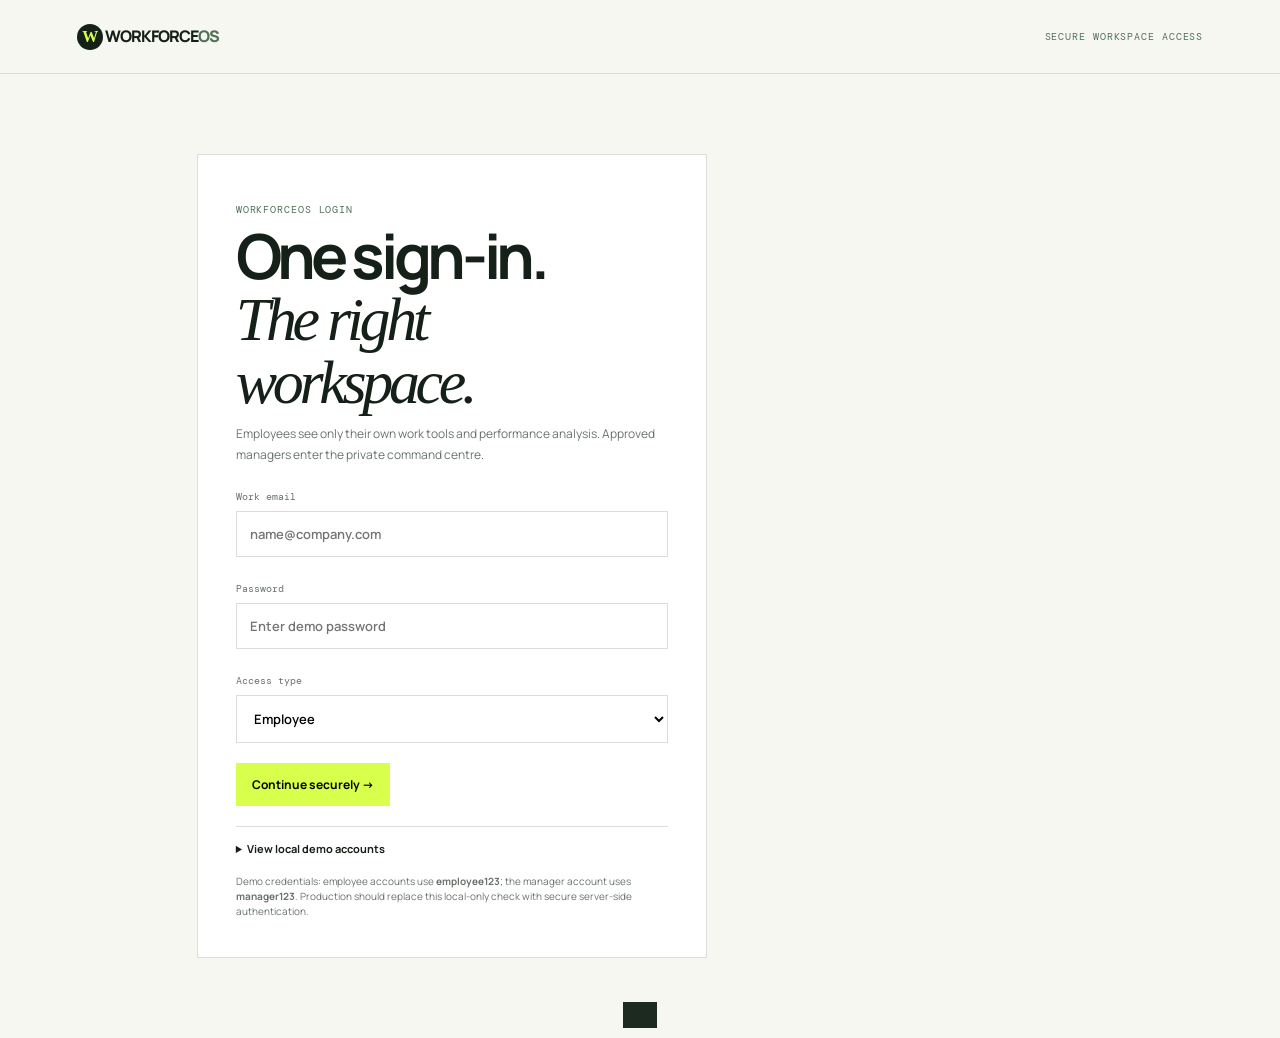
==== index.html @ 88f168e6 "feat: add completed AURA workforce platform" ====
<!doctype html>
<html lang="en">
  <head>
    <meta charset="UTF-8" />
    <meta name="viewport" content="width=device-width, initial-scale=1.0" />
    <title>WorkforceOS AI — Workforce Command Centre</title>
    <link rel="preconnect" href="https://fonts.googleapis.com" />
    <link rel="preconnect" href="https://fonts.gstatic.com" crossorigin />
    <link href="https://fonts.googleapis.com/css2?family=DM+Mono:wght@400;500&family=Manrope:wght@400;500;600;700;800&display=swap" rel="stylesheet" />
    <link rel="stylesheet" href="styles.css" />
    <style>
      /* ── Roster component ──────────────────────────────────────── */
      .roster-wrap{max-width:1200px;margin:0 auto;padding:0 5vw 28px}
      .roster{border:1px solid var(--line);background:var(--panel)}
      .roster summary{list-style:none;display:flex;align-items:center;justify-content:space-between;gap:18px;padding:17px 20px;cursor:pointer}
      .roster summary::-webkit-details-marker{display:none}
      .roster-summary-left{display:flex;align-items:center;gap:11px}
      .roster-summary-left b{font-size:13px}
      .roster-summary-left span{font:10px 'DM Mono';color:var(--muted)}
      .roster-toggle{font:700 11px Manrope;color:var(--green)}
      .roster[open] .roster-toggle{color:var(--ink)}
      .roster-body{border-top:1px solid var(--line);padding:18px 20px 21px}
      .roster-intro{display:flex;justify-content:space-between;gap:20px;margin:0 0 15px;font-size:11px;color:var(--muted)}
      .roster-intro strong{color:var(--ink)}
      .employee-roster{display:grid;grid-template-columns:repeat(4,1fr);gap:8px}
      .employee-card{display:flex;align-items:center;gap:8px;padding:10px;background:#f4f6f1;border:1px solid transparent}
      .employee-card:hover{border-color:var(--green);background:#fff}
      .employee-avatar{display:grid;place-items:center;flex:0 0 27px;width:27px;height:27px;border-radius:50%;background:var(--deep);color:var(--lime);font:9px 'DM Mono'}
      .employee-card strong,.employee-card span{display:block}
      .employee-card strong{font-size:10px;line-height:1.25}
      .employee-card span{font:9px 'DM Mono';color:var(--muted);margin-top:2px}
      .employee-card small{display:block;white-space:nowrap;overflow:hidden;text-overflow:ellipsis;max-width:120px;font-size:9px;color:var(--green);margin-top:2px}
      @media(max-width:760px){
        .employee-roster{grid-template-columns:1fr 1fr}
        .roster-intro{display:block;line-height:1.7}
        .roster-wrap{padding-bottom:18px}
        .employee-card small{max-width:80px}
      }

      /* ── Roster analytics tab ──────────────────────────────────── */
      .roster-tabs{display:flex;gap:6px;margin:0 0 16px}
      .roster-tabs button{border:1px solid var(--line);background:transparent;padding:8px 10px;cursor:pointer;color:var(--muted);font:700 10px Manrope}
      .roster-tabs button.active{background:var(--ink);border-color:var(--ink);color:#fff}
      .roster-panel[hidden]{display:none}
      .workforce-table-wrap{border:1px solid var(--line);overflow:auto;background:#fff}
      .workforce-table{min-width:760px;width:100%;border-collapse:collapse;text-align:left}
      .workforce-table th{font:9px 'DM Mono';letter-spacing:.08em;color:var(--muted);padding:11px;border-bottom:1px solid var(--line)}
      .workforce-table td{padding:11px;border-bottom:1px solid #edf0eb;font-size:10px}
      .workforce-table tr:last-child td{border:0}
      .workforce-person{display:flex;gap:7px;align-items:center}
      .workforce-person .employee-avatar{width:24px;height:24px;flex-basis:24px}
      .workforce-person strong,.workforce-person small{display:block}
      .workforce-person strong{font-size:10px}
      .workforce-person small{color:var(--muted);font:9px 'DM Mono';margin-top:2px}
      .rate{font:700 11px 'DM Mono'}
      .rate.good{color:var(--green)}
      .rate.low{color:var(--amber)}
      .workload-track{width:74px;height:4px;background:#e4e8e2}
      .workload-track i{display:block;height:100%;background:var(--green)}
      .workload-track.over i{background:var(--red)}
      .method-note{font-size:10px;color:var(--muted);line-height:1.6;margin:13px 0 0}

      /* ── Management topbar extras ──────────────────────────────── */
      .management-badge{border:1px solid var(--line);padding:5px 7px;color:var(--green);font:9px 'DM Mono';letter-spacing:.06em;white-space:nowrap}
      .management-alert{max-width:1200px;margin:0 auto;padding:16px 5vw;border-bottom:1px solid #ead5cb;background:#fff8f3;display:flex;align-items:center;justify-content:space-between;gap:24px}
      .management-alert>div{display:flex;align-items:flex-start;gap:11px}
      .alert-mark{display:grid;place-items:center;flex:0 0 21px;width:21px;height:21px;border-radius:50%;background:var(--amber);color:#fff;font-weight:800}
      .management-alert b{font-size:11px}
      .management-alert p{margin:4px 0 0;color:var(--muted);font-size:11px;line-height:1.45}
      .management-alert a{white-space:nowrap;color:var(--ink);font:700 11px Manrope}

      /* ── Signout / demo-reset button ───────────────────────────── */
      .signout-btn{border:1px solid var(--line);background:transparent;cursor:pointer;color:var(--muted);font:700 10px Manrope;padding:6px 10px;white-space:nowrap}
      .signout-btn:hover{color:var(--ink);border-color:var(--ink)}
      .reset-btn{border:0;background:transparent;cursor:pointer;color:var(--muted);font:9px 'DM Mono';padding:4px 8px;letter-spacing:.06em}
      .reset-btn:hover{color:var(--green)}

      /* ── API status dot ────────────────────────────────────────── */
      #apiStatusDot{display:inline-block;width:7px;height:7px;border-radius:50%;background:#72a970;margin-right:5px;transition:background .3s}
      #apiStatusDot.offline{background:var(--amber)}

      @media(max-width:760px){
        .management-badge{display:none}
        .management-alert{align-items:flex-start;flex-direction:column;gap:9px}
        .management-alert a{margin-left:32px}
        .signout-btn{display:none}
      }
    </style>
  </head>
  <body>
    <div class="grain"></div>

    <header class="topbar">
      <a class="brand" href="#overview" aria-label="WorkforceOS home">
        <span class="mark">W</span><span>WORKFORCE<i>OS</i></span>
      </a>
      <nav aria-label="Main navigation">
        <a class="active" href="#overview">Overview</a>
        <a href="#decision">Decisions</a>
        <a href="#tasks">Tasks</a>
        <a href="analyzers.html">New Project</a>
        <a href="analyzers.html#leave">Leave Impact</a>
        <a href="analyzers.html#incident">Incident Simulator</a>
        <a href="#analyst">AI analyst</a>
      </nav>
      <div class="top-actions">
        <span class="management-badge">MANAGEMENT ACCESS</span>
        <!-- sign out restores session and returns to employee login -->
        <button class="signout-btn" id="managerSignOut" title="Sign out of management dashboard">Sign out</button>
        <button class="profile" id="managerSignOut2" aria-label="Sign out">AM</button>
      </div>
    </header>

    <main id="overview">

      <section class="hero">
        <div>
          <p class="eyebrow">WORKFORCE COMMAND CENTRE / CHENNAI DELIVERY TEAM</p>
          <h1>Keep critical work<br /><em>moving forward.</em></h1>
          <p class="lede">A clear view of people, priorities, and risk—so your team can act before a small disruption becomes an SLA breach.</p>
          <div class="hero-actions">
            <a class="button primary" href="#decision">Review live decision <span>→</span></a>
            <button class="text-link" id="openScenario">Try a what-if scenario ↓</button>
          </div>
        </div>
        <aside class="hero-note">
          <span class="note-icon">↗</span>
          <p class="eyebrow">TODAY'S FOCUS</p>
          <strong>2 decisions<br />need approval</strong>
          <p>One critical task is at risk. A coverage plan is ready for review.</p>
          <a href="#decision">See recommendation →</a>
        </aside>
      </section>

      <section class="status-strip" aria-label="System status">
        <span><b></b> Allocation engine is healthy</span>
        <span>Policy: <strong>balanced delivery</strong></span>
        <!-- Demo reset only appears when API is live -->
        <span id="resetWrap" style="display:none">
          <button class="reset-btn" id="resetDemoBtn">↺ Reset demo data</button>
        </span>
      </section>

      <section class="management-alert" aria-label="Management attention required">
        <div>
          <span class="alert-mark">!</span>
          <div>
            <b>Management attention required</b>
            <p>An employee has not responded to the 30-minute break check. Their active task requires coverage review.</p>
          </div>
        </div>
        <a href="#decision">Review escalation →</a>
      </section>

      <section class="metrics section-tight" aria-label="Workforce summary">
        <article>
          <span>Available now</span>
          <strong>48<span>/50</span></strong>
          <small class="positive">from workforce dataset</small>
        </article>
        <article>
          <span>At-risk tasks</span>
          <strong id="riskCount">3</strong>
          <small class="warning">review decisions</small>
        </article>
        <article>
          <span>Team capacity</span>
          <strong>78<span>%</span></strong>
          <div class="meter"><i style="width:78%"></i></div>
        </article>
        <article>
          <span>Protected SLA value</span>
          <strong>₹2.4<span>L</span></strong>
          <small>from active plans</small>
        </article>
      </section>

      <!-- Employee Directory -->
      <section class="roster-wrap" aria-label="Available employee directory">
        <details class="roster">
          <summary>
            <div class="roster-summary-left">
              <b>Available people directory</b>
              <span>50 employees in the current workforce feed</span>
            </div>
            <span class="roster-toggle">Show names &amp; IDs ↓</span>
          </summary>
          <div class="roster-body">
            <p class="roster-intro">
              <span>Browse employee records in the current dataset.</span>
              <span>Names · IDs · role · location</span>
            </p>
            <div class="roster-tabs" role="tablist">
              <button class="active" data-roster-view="directory">Directory</button>
              <button data-roster-view="analytics">Capacity &amp; performance</button>
            </div>
            <div class="roster-panel" id="directoryPanel">
              <div class="employee-roster" id="employeeRoster"></div>
            </div>
            <div class="roster-panel" id="analyticsPanel" hidden>
              <div class="workforce-table-wrap">
                <table class="workforce-table">
                  <thead>
                    <tr>
                      <th>Employee</th>
                      <th>Role / location</th>
                      <th>Workload</th>
                      <th>Available rate</th>
                      <th>SLA performance</th>
                    </tr>
                  </thead>
                  <tbody id="analyticsRoster"></tbody>
                </table>
              </div>
              <p class="method-note">Available rate = remaining daily capacity after current workload. SLA performance = historical SLA success rate from the workforce dataset. When the API is live, figures come directly from the database.</p>
            </div>
          </div>
        </details>
      </section>

      <!-- Live Decision -->
      <section id="decision" class="section decision-section">
        <div class="section-heading">
          <div>
            <p class="eyebrow">LIVE DECISION</p>
            <h2>Coverage plan, ready to review.</h2>
          </div>
          <p>Choose an event below. The workspace shows a recommended, explainable allocation—not an automatic personnel decision.</p>
        </div>
        <div class="event-tabs" role="tablist" aria-label="Decision events">
          <button class="event-tab active" data-event="break" role="tab">Extended break <span>Needs review</span></button>
          <button class="event-tab" data-event="leave" role="tab">Leave request <span>Tomorrow</span></button>
          <button class="event-tab" data-event="critical" role="tab">Critical incident <span>New</span></button>
        </div>
        <div class="decision-grid">
          <article class="panel event-panel">
            <p class="eyebrow" id="eventEyebrow">EVENT / EXTENDED BREAK</p>
            <h3 id="eventTitle">Arun's break has passed 30 minutes.</h3>
            <p class="panel-copy" id="eventDescription">His active API task has 3.5 hours remaining. Without coverage, the delivery window is at risk.</p>
            <dl class="event-details" id="eventDetails"></dl>
            <div class="impact-box">
              <span>IF WE DO NOTHING</span>
              <strong id="inactionRisk">41% SLA breach risk</strong>
              <p id="inactionCopy">Approx. ₹18,000 in potential delay cost.</p>
            </div>
            <button class="button outline wide" id="viewTaskBtn">View affected task <span>→</span></button>
          </article>
          <article class="panel recommendation-panel" aria-live="polite">
            <div class="recommendation-top">
              <div>
                <p class="eyebrow">RECOMMENDED PLAN</p>
                <p class="recommendation-label" id="recommendationLabel">Temporary coverage</p>
              </div>
              <span class="confidence" id="confidence">92% fit</span>
            </div>
            <h3 id="recommendationTitle">Priya covers 35% of T-104.</h3>
            <p class="recommendation-copy" id="recommendationDescription">She matches the backend requirements, has 4.2 available hours, and keeps both employees within planned capacity.</p>
            <div class="result-metrics">
              <div><span>SLA risk</span><strong id="riskChange">41% <i>→</i> 9%</strong></div>
              <div><span>Coverage</span><strong id="coverageValue">35% of task</strong></div>
              <div><span>Estimated impact</span><strong id="impactValue">₹18k avoided</strong></div>
            </div>
            <div class="factor-title"><span>Why this plan</span><small>auditable signals</small></div>
            <div class="factors" id="factors"></div>
            <div class="recommendation-actions">
              <button class="button primary" id="applyPlan">Approve coverage <span>→</span></button>
              <button class="secondary-action" id="showAlternatives">Compare alternatives</button>
            </div>
          </article>
        </div>
      </section>

      <!-- Workforce Pulse -->
      <section id="workforce" class="pulse-section">
        <div class="section content-width">
          <div class="section-heading">
            <div>
              <p class="eyebrow">WORKFORCE PULSE</p>
              <h2>Know where help is needed.</h2>
            </div>
            <p>Human-readable status, so managers can scan the team in seconds.</p>
          </div>
          <div class="pulse-grid">
            <article class="pulse-card highlight">
              <span class="pulse-number">05</span>
              <h3>Ready to help</h3>
              <p>Qualified people with enough capacity to absorb priority work.</p>
              <button class="text-link" data-filter="available">View available people →</button>
            </article>
            <article class="pulse-card">
              <span class="pulse-number warning-text">03</span>
              <h3>Need attention</h3>
              <p>People nearing capacity or with a task that needs a manager check-in.</p>
              <button class="text-link" data-filter="attention">Review workload →</button>
            </article>
            <article class="pulse-card">
              <span class="pulse-number">04</span>
              <h3>On leave / break</h3>
              <p>Absences that are already covered or being evaluated.</p>
              <button class="text-link" data-filter="away">See coverage →</button>
            </article>
          </div>
        </div>
      </section>

      <!-- Task Priority Table -->
      <section id="tasks" class="section">
        <div class="section-heading">
          <div>
            <p class="eyebrow">PRIORITISE</p>
            <h2>Work that needs a decision.</h2>
          </div>
          <p>Focus attention on the tasks with the highest operational risk.</p>
        </div>
        <div class="task-toolbar">
          <div class="segmented" aria-label="Filter tasks">
            <button class="selected" data-task-filter="all">All work</button>
            <button data-task-filter="risk">At risk</button>
            <button data-task-filter="unassigned">Unassigned</button>
          </div>
          <label class="search">
            <span>⌕</span>
            <input id="taskSearch" type="search" placeholder="Find a task or owner" />
          </label>
        </div>
        <div class="table-wrap">
          <table>
            <thead>
              <tr>
                <th>Priority</th>
                <th>Task</th>
                <th>Owner</th>
                <th>Deadline</th>
                <th>Remaining</th>
                <th>Risk</th>
                <th></th>
              </tr>
            </thead>
            <tbody id="taskBody"></tbody>
          </table>
        </div>
      </section>

      <!-- What-if Simulator -->
      <section id="simulator" class="section simulator">
        <div class="section-heading">
          <div>
            <p class="eyebrow">SIMULATE</p>
            <h2>Test a change before it happens.</h2>
          </div>
          <p>Compare the current plan with a disruption, using the same policy rules as the live workspace.</p>
        </div>
        <div class="simulation-grid">
          <div class="simulation-controls">
            <label>
              Scenario
              <select id="scenarioSelect">
                <option value="leave">An employee takes leave tomorrow</option>
                <option value="incident">A critical production incident arrives</option>
                <option value="capacity">Key engineer reaches full capacity</option>
              </select>
            </label>
            <label>
              Planning window
              <select id="windowSelect">
                <option>Next 8 hours</option>
                <option>Next 24 hours</option>
                <option>Next 3 days</option>
              </select>
            </label>
            <button class="button dark wide" id="runSimulation">Run simulation <span>→</span></button>
          </div>
          <div class="scenario-result" id="simulationResult">
            <div><span>—</span><strong>—</strong><small>Run a scenario to see results</small></div>
          </div>
        </div>
      </section>

      <!-- Conversational Analyst -->
      <section id="analyst" class="analyst-section">
        <div class="section analyst-grid">
          <div>
            <p class="eyebrow">CONVERSATIONAL ACCESS</p>
            <h2>Ask the workforce analyst.</h2>
            <p>The analyst turns clear questions into data checks and allocation simulations. It explains recommendations; it does not make employment decisions.</p>
          </div>
          <div class="ask-box">
            <div id="chatOutput">Try: "Who can cover the payments API task?"</div>
            <div class="chat-row">
              <input id="chatInput" placeholder="Ask about your workforce…" />
              <button id="askBtn">Ask →</button>
            </div>
            <div class="chips">
              <button>What is at risk today?</button>
              <button>Who can cover T-104?</button>
              <button>Show team capacity</button>
            </div>
          </div>
        </div>
      </section>

    </main>

    <div class="toast" id="toast" role="status"></div>

    <footer>
      <span>WORKFORCEOS AI / prototype</span>
      <span>Decision support with human approval.</span>
    </footer>

    <script src="app.js"></script>
    <script>
      /* ── extra wiring for elements added only in this HTML ─── */
      document.addEventListener('DOMContentLoaded', () => {
        /* second sign-out button (avatar) */
        const btn2 = document.getElementById('managerSignOut2');
        if (btn2) btn2.addEventListener('click', () => {
          sessionStorage.removeItem('workforceosUser');
          window.location.href = 'employee.html';
        });

        /* demo reset */
        document.getElementById('resetDemoBtn')?.addEventListener('click', async () => {
          try {
            await fetch('/api/demo/reset', { method: 'POST' });
            window.location.reload();
          } catch {
            /* ignore — button is only shown when API is live */
          }
        });

        /* keep the API status dot and footer mode in sync */
        const originalLoad = window._origLoad || (() => {});
        function updateStatus(live) {
          const dot = document.getElementById('apiStatusDot');
          const footer = document.getElementById('footerMode');
          const syncEl = document.getElementById('lastSync');
          const resetWrap = document.getElementById('resetWrap');
          if (dot) dot.className = live ? '' : 'offline';
          if (footer) footer.textContent = live ? '· API live' : '· demo mode';
          if (syncEl) syncEl.textContent = new Date().toLocaleTimeString('en-IN', { hour: '2-digit', minute: '2-digit' });
          if (resetWrap) resetWrap.style.display = live ? '' : 'none';
        }

        /* patch the load function to update status after each call */
        const orig = window.loadDashboard;
        if (typeof orig === 'function') {
          window.loadDashboard = async function () {
            await orig();
            updateStatus(window.state?.apiLive ?? false);
          };
          /* trigger once on boot */
          setTimeout(() => updateStatus(window.state?.apiLive ?? false), 1500);
        }
      });
    </script>
  </body>
</html>
---- styles.css ----
:root{--ink:#152018;--deep:#1c2a20;--paper:#f7f7f2;--panel:#fff;--muted:#69736c;--line:#d9dfd8;--lime:#d9ff4d;--green:#527254;--pale:#e9eee4;--amber:#ca7545;--red:#b95149}*{box-sizing:border-box}html{scroll-behavior:smooth}body{margin:0;background:var(--paper);color:var(--ink);font-family:Manrope,Arial,sans-serif}.grain{position:fixed;inset:0;z-index:-1;opacity:.06;pointer-events:none;background-image:url("data:image/svg+xml,%3Csvg viewBox='0 0 180 180' xmlns='http://www.w3.org/2000/svg'%3E%3Cfilter id='n'%3E%3CfeTurbulence type='fractalNoise' baseFrequency='.7' numOctaves='4' stitchTiles='stitch'/%3E%3C/filter%3E%3Crect width='100%25' height='100%25' filter='url(%23n)'/%3E%3C/svg%3E")}.topbar{height:76px;padding:0 max(5vw,28px);border-bottom:1px solid var(--line);display:flex;align-items:center;justify-content:space-between;gap:20px;background:rgba(247,247,242,.92);position:sticky;top:0;z-index:5;backdrop-filter:blur(12px)}.brand{display:flex;align-items:center;gap:9px;color:inherit;text-decoration:none;font-size:17px;font-weight:800;letter-spacing:-1px;white-space:nowrap}.brand i{font-style:normal;color:var(--green)}.mark{display:grid;place-items:center;background:var(--ink);color:var(--lime);height:29px;width:29px;border-radius:50%;font:20px Georgia}nav{display:flex;gap:27px}nav a{font-size:12px;font-weight:700;color:var(--muted);text-decoration:none;padding:29px 0 26px;border-bottom:2px solid transparent}nav a.active,nav a:hover{color:var(--ink);border-color:var(--green)}.top-actions{display:flex;align-items:center;gap:14px}.live-dot{font:10px 'DM Mono';letter-spacing:.08em;color:var(--muted)}.live-dot b{display:inline-block;width:7px;height:7px;border-radius:50%;background:#72a970;margin-right:5px}.icon-button,.profile{border:0;background:transparent;cursor:pointer;color:var(--ink)}.icon-button{position:relative;font-size:24px;line-height:1}.icon-button span{position:absolute;top:-6px;right:-8px;display:grid;place-items:center;width:15px;height:15px;border-radius:50%;font:9px 'DM Mono';color:#fff;background:var(--red)}.profile{display:grid;place-items:center;width:32px;height:32px;border-radius:50%;background:var(--deep);color:var(--lime);font:10px 'DM Mono'}.hero,.section,.content-width{max-width:1200px;margin:auto;padding-left:5vw;padding-right:5vw}.hero{padding-top:94px;padding-bottom:78px;display:flex;justify-content:space-between;gap:50px;align-items:end}.eyebrow{margin:0 0 13px;font:10px 'DM Mono';letter-spacing:.1em;color:var(--green)}h1,h2{margin:0;font-size:clamp(42px,6vw,76px);line-height:.96;letter-spacing:-.07em;font-weight:800}h1 em{font-family:Georgia,serif;font-weight:400}.lede{max-width:500px;margin:27px 0;color:var(--muted);font-size:14px;line-height:1.75}.hero-actions{display:flex;align-items:center;gap:23px}.button{border:0;cursor:pointer;display:inline-flex;align-items:center;justify-content:space-between;gap:25px;text-decoration:none;font:700 12px Manrope;padding:13px 17px}.button span{font-size:18px;line-height:1}.primary{background:var(--lime);color:var(--ink)}.dark{background:var(--ink);color:#fff}.outline{border:1px solid var(--line);background:transparent;color:var(--ink)}.wide{width:100%;margin-top:22px}.text-link,.secondary-action{border:0;background:transparent;cursor:pointer;padding:0;color:var(--ink);font:700 12px Manrope;text-decoration:none}.text-link:hover,.secondary-action:hover{color:var(--green)}.hero-note{width:255px;padding:23px 0 0 23px;border-left:1px solid var(--line)}.note-icon{font:26px Georgia;color:var(--green)}.hero-note strong{display:block;font:27px/1.05 Georgia;margin:14px 0}.hero-note p:last-of-type{font-size:12px;line-height:1.65;color:var(--muted)}.hero-note a{font-size:12px;color:var(--ink);font-weight:800}.status-strip{background:var(--deep);color:#dce7d9;display:flex;justify-content:center;gap:38px;padding:12px 5vw;font-size:11px}.status-strip b{display:inline-block;height:6px;width:6px;border-radius:50%;background:var(--lime);margin-right:7px}.status-strip strong{font-family:'DM Mono';font-weight:400}.section-tight{padding-top:0;padding-bottom:0}.metrics{max-width:1200px;margin:0 auto;padding-left:5vw;padding-right:5vw;display:grid;grid-template-columns:repeat(4,1fr);border-bottom:1px solid var(--line)}.metrics article{padding:30px 27px;border-left:1px solid var(--line)}.metrics article:first-child{padding-left:0;border-left:0}.metrics span,.metrics small{display:block;color:var(--muted);font-size:11px}.metrics strong{display:block;margin:6px 0;font:37px Georgia;letter-spacing:-.05em}.metrics strong span{display:inline;font-size:18px;font-family:Manrope}.positive{color:var(--green)!important}.warning{color:var(--amber)!important}.meter{height:5px;background:#dce2da;margin-top:15px}.meter i{display:block;height:100%;background:var(--green)}.section{padding-top:96px;padding-bottom:96px}.section-heading{display:flex;justify-content:space-between;gap:35px;align-items:end;margin-bottom:30px}.section-heading h2,.analyst-section h2{font-size:clamp(30px,4vw,49px)}.section-heading>p{max-width:330px;margin:0;color:var(--muted);font-size:12px;line-height:1.65}.event-tabs{display:flex;gap:8px;margin-bottom:13px}.event-tab{border:1px solid var(--line);background:transparent;padding:10px 13px;cursor:pointer;font:700 11px Manrope;color:var(--muted)}.event-tab span{margin-left:8px;color:var(--green);font:10px 'DM Mono'}.event-tab.active{color:var(--ink);background:var(--panel);border-color:var(--ink)}.decision-grid{display:grid;grid-template-columns:.86fr 1.14fr;gap:13px}.panel{border:1px solid var(--line);background:var(--panel);padding:28px}.event-panel h3,.recommendation-panel h3{font-size:27px;letter-spacing:-.05em;line-height:1.1;margin:0 0 13px}.panel-copy,.recommendation-copy{font-size:12px;line-height:1.7;color:var(--muted);margin:0}.event-details{margin:27px 0;border-top:1px solid var(--line);border-bottom:1px solid var(--line)}.event-details div{display:flex;justify-content:space-between;gap:15px;padding:12px 0;border-bottom:1px solid #edf0eb}.event-details div:last-child{border:0}.event-details dt{font-size:11px;color:var(--muted)}.event-details dd{margin:0;font-size:11px;font-weight:800;text-align:right}.impact-box{background:#f2f0eb;padding:14px}.impact-box span{font:9px 'DM Mono';letter-spacing:.09em;color:var(--amber)}.impact-box strong{display:block;font-size:14px;margin:5px 0}.impact-box p{font-size:11px;color:var(--muted);margin:0}.recommendation-panel{background:var(--deep);color:#f4f8ee;border-color:var(--deep)}.recommendation-panel .eyebrow{color:#afcd9f}.recommendation-top{display:flex;justify-content:space-between;align-items:start}.recommendation-label{color:var(--lime);font-size:11px;font-weight:800;margin:0}.confidence{border:1px solid #567159;color:#d7e8d0;padding:6px 7px;font:10px 'DM Mono'}.recommendation-copy{color:#bdc9bb}.result-metrics{display:grid;grid-template-columns:repeat(3,1fr);gap:10px;border-top:1px solid #425044;margin-top:24px;padding-top:18px}.result-metrics span{display:block;color:#a9b5a7;font-size:9px}.result-metrics strong{font-size:13px}.result-metrics i{color:var(--lime);font-style:normal}.factor-title{display:flex;justify-content:space-between;margin:24px 0 10px;font-size:11px;font-weight:800}.factor-title small{font:9px 'DM Mono';color:#a9b5a7}.factors{display:grid;gap:8px}.factor{display:grid;grid-template-columns:122px 1fr 27px;align-items:center;gap:7px;font-size:10px}.bar{height:5px;background:#3c4b3e}.bar i{display:block;height:100%;background:var(--lime)}.factor b{font:10px 'DM Mono';text-align:right}.recommendation-actions{display:flex;align-items:center;gap:18px;margin-top:23px}.pulse-section{background:var(--pale)}.pulse-section .section{padding-top:88px;padding-bottom:88px}.pulse-grid{display:grid;grid-template-columns:repeat(3,1fr);gap:13px}.pulse-card{background:var(--paper);padding:24px;border-top:3px solid var(--ink)}.pulse-card.highlight{background:var(--lime)}.pulse-number{display:block;font:43px Georgia;letter-spacing:-.06em}.warning-text{color:var(--amber)}.pulse-card h3{font-size:16px;margin:9px 0}.pulse-card p{font-size:12px;line-height:1.6;color:var(--muted);min-height:40px}.task-toolbar{display:flex;justify-content:space-between;align-items:center;margin-bottom:17px}.segmented{border:1px solid var(--line);padding:3px;display:flex;gap:2px}.segmented button{border:0;background:transparent;color:var(--muted);cursor:pointer;padding:8px 10px;font:700 11px Manrope}.segmented button.selected{background:var(--ink);color:#fff}.search{display:flex;gap:6px;align-items:center;border-bottom:1px solid var(--line);padding:5px 0;color:var(--muted)}.search input{border:0;outline:0;background:transparent;font:12px Manrope;width:185px}.table-wrap{border:1px solid var(--line);background:#fff;overflow:auto}table{width:100%;border-collapse:collapse;text-align:left}th{font:9px 'DM Mono';letter-spacing:.08em;color:var(--muted);padding:13px 15px;border-bottom:1px solid var(--line)}td{padding:15px;border-bottom:1px solid #e8ece7;font-size:11px}td strong{font-size:12px}.task-title small{display:block;color:var(--muted);font-size:10px;margin-top:3px}.priority,.risk-pill{display:inline-block;font:9px 'DM Mono';padding:5px 6px}.priority.critical{background:#fae1dc;color:#913d36}.priority.high{background:#fff0dd;color:#965519}.priority.medium{background:#eaf2e5;color:var(--green)}.risk-pill.low{background:#edf5e9;color:var(--green)}.risk-pill.medium{background:#fff0dc;color:#955419}.risk-pill.high{background:#f8dfdb;color:#943d36}.table-action{border:0;background:none;color:var(--green);cursor:pointer;font:700 11px Manrope}.simulator{background:#e9ede5;max-width:none;padding-left:max(5vw,calc((100vw - 1200px)/2 + 5vw));padding-right:max(5vw,calc((100vw - 1200px)/2 + 5vw))}.simulation-grid{display:grid;grid-template-columns:.75fr 1.25fr;gap:13px}.simulation-controls,.scenario-result{background:var(--paper);padding:25px}.simulation-controls label{display:block;color:var(--muted);font:10px 'DM Mono';margin-bottom:17px}.simulation-controls select{width:100%;margin-top:7px;padding:11px;border:1px solid var(--line);background:#fff;color:var(--ink);font:600 12px Manrope}.scenario-result{display:grid;grid-template-columns:repeat(3,1fr);gap:14px;align-items:center}.scenario-result div{border-left:1px solid var(--line);padding-left:15px}.scenario-result div:first-child{border:0;padding-left:0}.scenario-result span{display:block;font-size:10px;color:var(--muted)}.scenario-result strong{display:block;margin:7px 0;font:29px Georgia}.scenario-result small{font-size:10px;color:var(--green);font-weight:700}.analyst-section{background:var(--deep);color:#fff}.analyst-grid{display:grid;grid-template-columns:.85fr 1.15fr;gap:70px;align-items:center}.analyst-section .eyebrow{color:var(--lime)}.analyst-grid>div>p:last-child{max-width:400px;color:#b4c0b2;line-height:1.7;font-size:12px}.ask-box{background:var(--paper);padding:22px;color:var(--ink)}#chatOutput{min-height:78px;font:17px/1.4 Georgia}.chat-row{display:flex;margin-top:13px;border:1px solid var(--line)}.chat-row input{min-width:0;flex:1;border:0;padding:12px;background:#fff;outline:0;font:12px Manrope}.chat-row button{border:0;background:var(--lime);font:800 11px Manrope;padding:0 15px;cursor:pointer}.chips{display:flex;flex-wrap:wrap;gap:9px;margin-top:12px}.chips button{border:0;background:transparent;padding:0;color:var(--green);cursor:pointer;text-decoration:underline;font:11px Manrope}.drawer{position:fixed;z-index:20;right:0;top:0;width:min(360px,100%);height:100vh;background:var(--paper);padding:23px;transform:translateX(100%);transition:.25s;box-shadow:-8px 0 30px #17201a22}.drawer.open{transform:translateX(0)}.drawer-head{display:flex;justify-content:space-between;align-items:center;border-bottom:1px solid var(--line);padding-bottom:16px}.drawer-head strong{font-size:18px}.close-drawer{font-size:25px;border:0;background:transparent;cursor:pointer}.notification{padding:15px 0;border-bottom:1px solid var(--line)}.notification b{display:block;font-size:12px}.notification span{display:block;margin-top:4px;color:var(--muted);font-size:11px;line-height:1.5}.overlay{display:none;position:fixed;inset:0;z-index:15;background:#10201444}.overlay.open{display:block}.toast{position:fixed;z-index:30;bottom:24px;left:50%;transform:translate(-50%,130px);background:var(--ink);color:#fff;padding:13px 18px;font-size:12px;box-shadow:0 9px 25px #0003;transition:.25s}.toast.show{transform:translate(-50%,0)}footer{border-top:1px solid var(--line);padding:23px 5vw;display:flex;justify-content:space-between;font:9px 'DM Mono';color:var(--muted)}@media(max-width:760px){.topbar{height:64px}.topbar nav,.live-dot{display:none}.hero{padding-top:68px;display:block}.hero-note{width:auto;margin-top:45px}.status-strip{display:block;text-align:center;line-height:2}.status-strip span{margin:0 8px}.metrics{grid-template-columns:1fr 1fr}.metrics article:nth-child(3){border-left:0}.metrics article{padding:22px 15px}.metrics article:first-child{padding-left:0}.section{padding-top:65px;padding-bottom:65px}.section-heading,.task-toolbar{display:block}.section-heading>p{margin-top:12px}.event-tabs{overflow:auto}.event-tab{white-space:nowrap}.decision-grid,.pulse-grid,.simulation-grid,.analyst-grid{grid-template-columns:1fr}.pulse-card p{min-height:0}.scenario-result{grid-template-columns:1fr}.scenario-result div{border-left:0;border-top:1px solid var(--line);padding:13px 0 0}.scenario-result div:first-child{border-top:0;padding-top:0}.task-toolbar .search{margin-top:15px}.result-metrics{grid-template-columns:1fr}.recommendation-actions{align-items:start;flex-direction:column}.hero-actions{align-items:start;flex-direction:column}.top-actions{gap:8px}footer{display:block;line-height:2}}
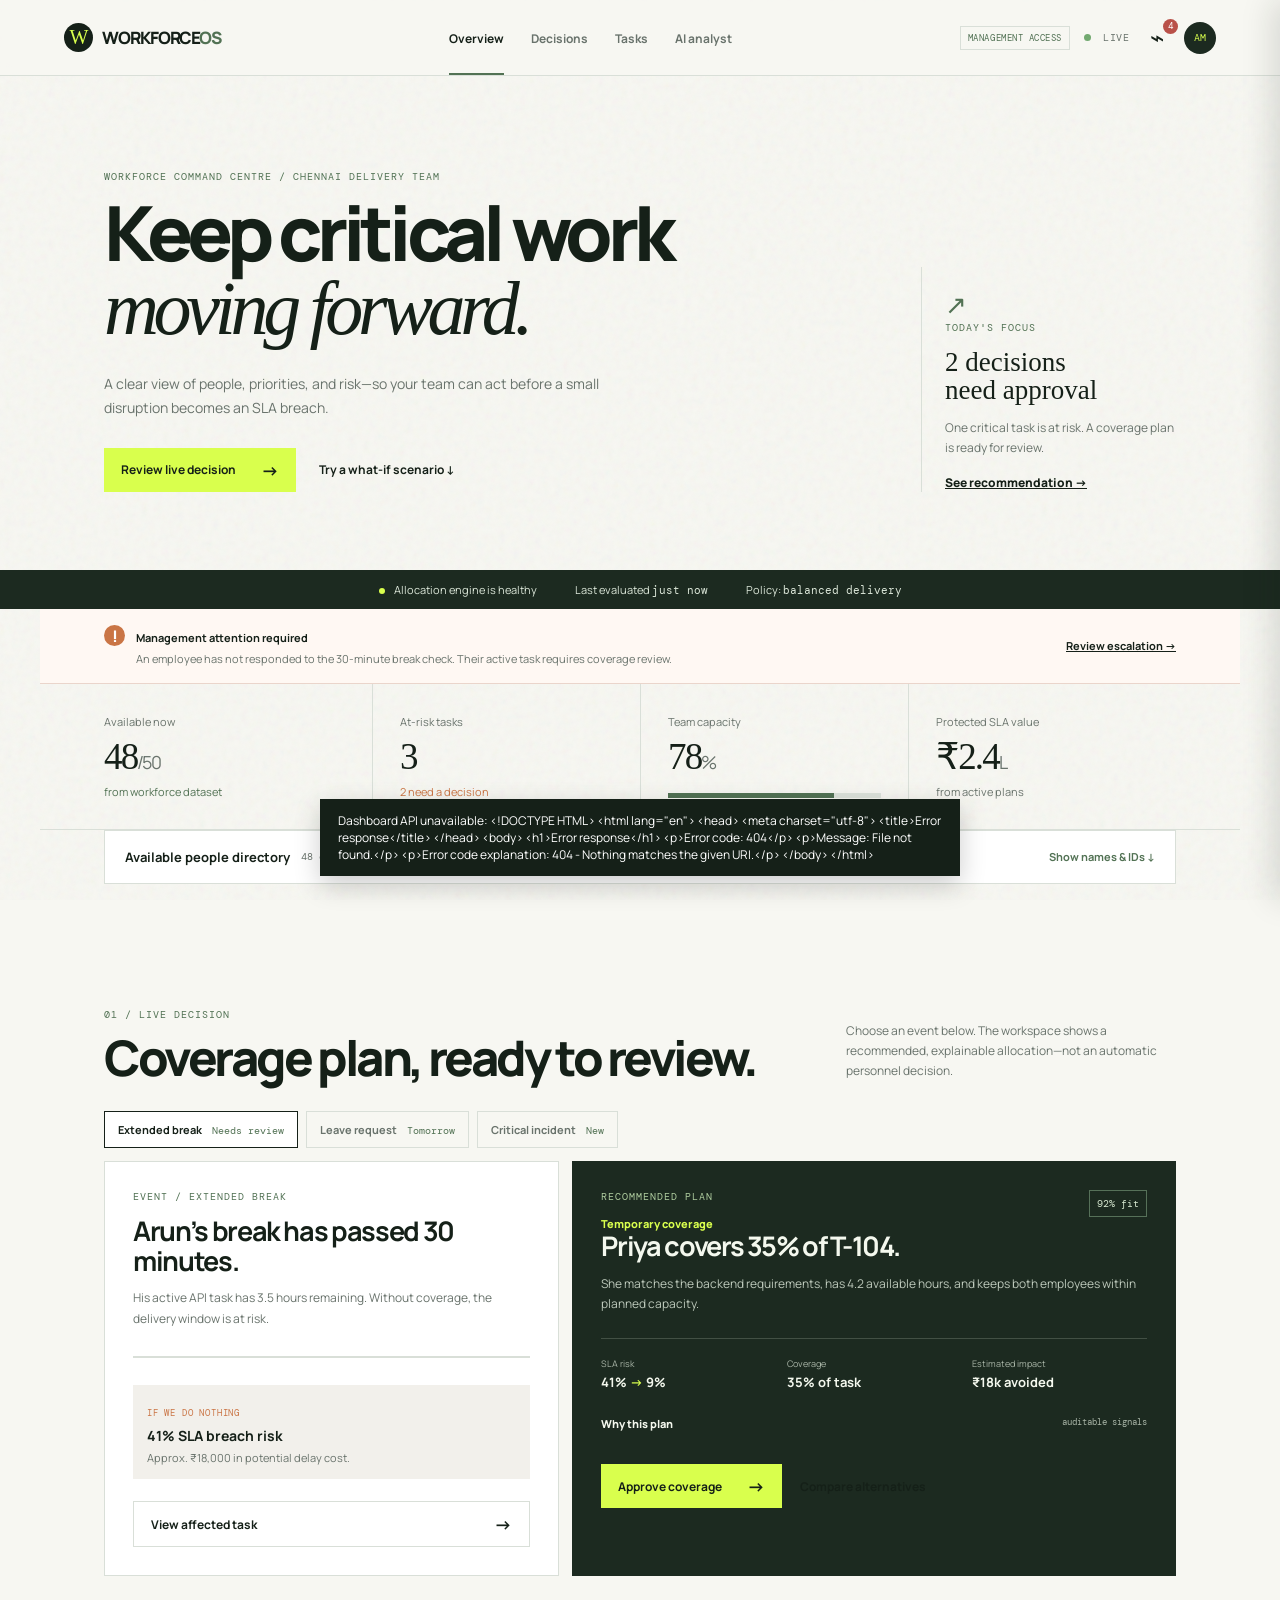
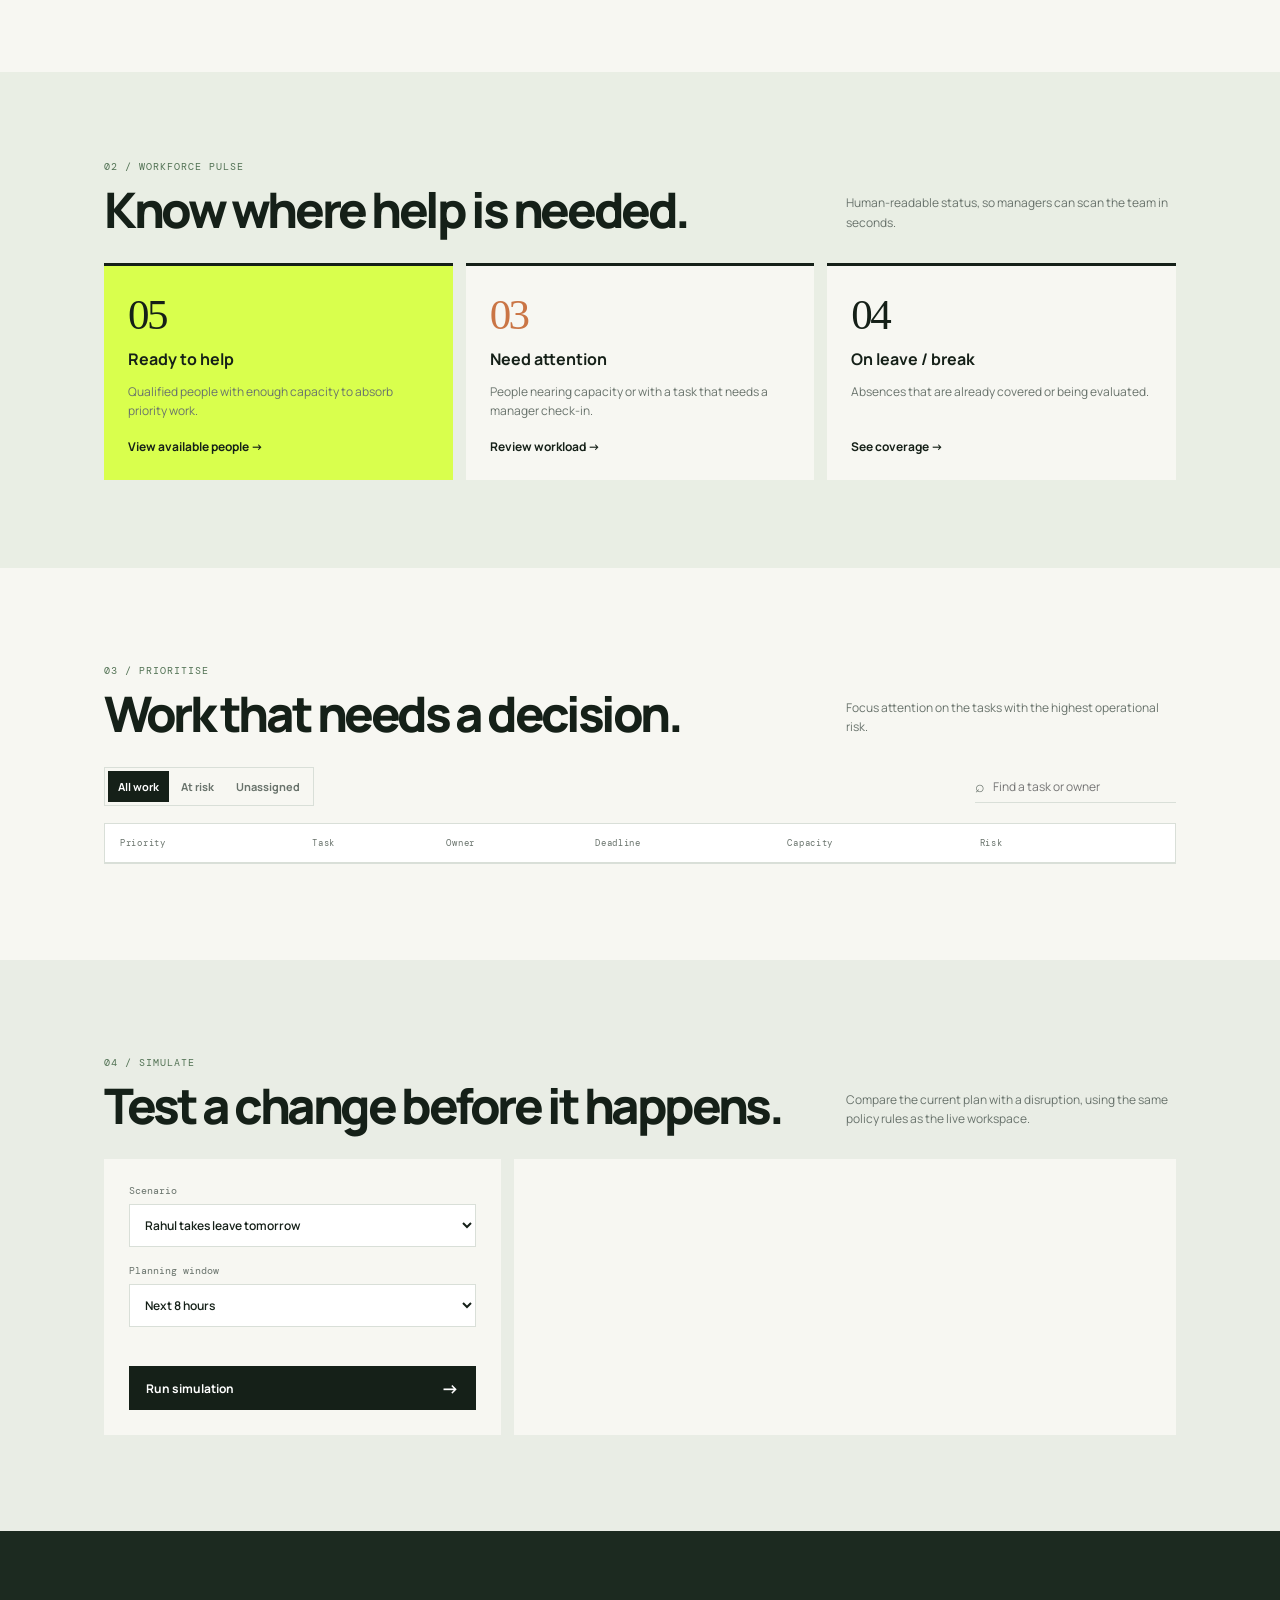
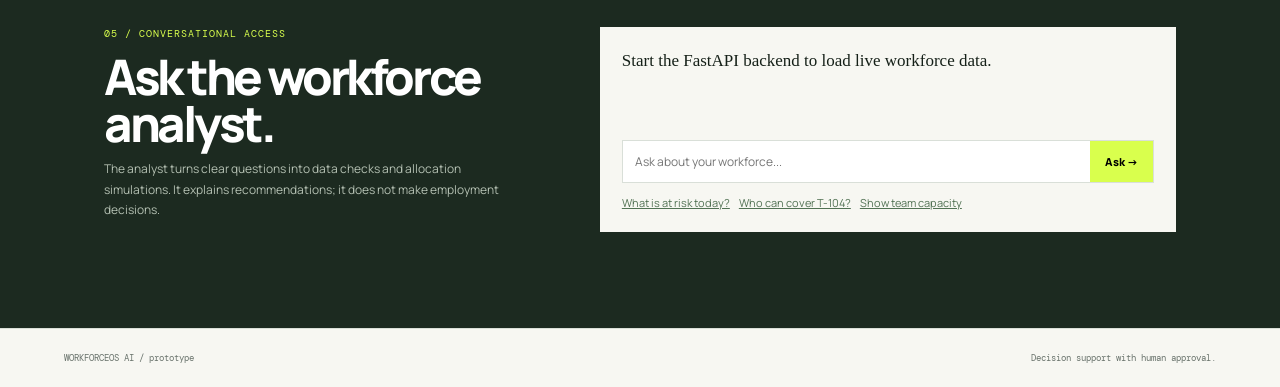
==== commit 48f9180a: "Prepare AURA for Vercel deployment" ====
--- a/index.html
+++ b/index.html
@@ -8,225 +8,41 @@
     <link rel="preconnect" href="https://fonts.gstatic.com" crossorigin />
     <link href="https://fonts.googleapis.com/css2?family=DM+Mono:wght@400;500&family=Manrope:wght@400;500;600;700;800&display=swap" rel="stylesheet" />
     <link rel="stylesheet" href="styles.css" />
-    <style>
-      /* ── Roster component ──────────────────────────────────────── */
-      .roster-wrap{max-width:1200px;margin:0 auto;padding:0 5vw 28px}
-      .roster{border:1px solid var(--line);background:var(--panel)}
-      .roster summary{list-style:none;display:flex;align-items:center;justify-content:space-between;gap:18px;padding:17px 20px;cursor:pointer}
-      .roster summary::-webkit-details-marker{display:none}
-      .roster-summary-left{display:flex;align-items:center;gap:11px}
-      .roster-summary-left b{font-size:13px}
-      .roster-summary-left span{font:10px 'DM Mono';color:var(--muted)}
-      .roster-toggle{font:700 11px Manrope;color:var(--green)}
-      .roster[open] .roster-toggle{color:var(--ink)}
-      .roster-body{border-top:1px solid var(--line);padding:18px 20px 21px}
-      .roster-intro{display:flex;justify-content:space-between;gap:20px;margin:0 0 15px;font-size:11px;color:var(--muted)}
-      .roster-intro strong{color:var(--ink)}
-      .employee-roster{display:grid;grid-template-columns:repeat(4,1fr);gap:8px}
-      .employee-card{display:flex;align-items:center;gap:8px;padding:10px;background:#f4f6f1;border:1px solid transparent}
-      .employee-card:hover{border-color:var(--green);background:#fff}
-      .employee-avatar{display:grid;place-items:center;flex:0 0 27px;width:27px;height:27px;border-radius:50%;background:var(--deep);color:var(--lime);font:9px 'DM Mono'}
-      .employee-card strong,.employee-card span{display:block}
-      .employee-card strong{font-size:10px;line-height:1.25}
-      .employee-card span{font:9px 'DM Mono';color:var(--muted);margin-top:2px}
-      .employee-card small{display:block;white-space:nowrap;overflow:hidden;text-overflow:ellipsis;max-width:120px;font-size:9px;color:var(--green);margin-top:2px}
-      @media(max-width:760px){
-        .employee-roster{grid-template-columns:1fr 1fr}
-        .roster-intro{display:block;line-height:1.7}
-        .roster-wrap{padding-bottom:18px}
-        .employee-card small{max-width:80px}
-      }
-
-      /* ── Roster analytics tab ──────────────────────────────────── */
-      .roster-tabs{display:flex;gap:6px;margin:0 0 16px}
-      .roster-tabs button{border:1px solid var(--line);background:transparent;padding:8px 10px;cursor:pointer;color:var(--muted);font:700 10px Manrope}
-      .roster-tabs button.active{background:var(--ink);border-color:var(--ink);color:#fff}
-      .roster-panel[hidden]{display:none}
-      .workforce-table-wrap{border:1px solid var(--line);overflow:auto;background:#fff}
-      .workforce-table{min-width:760px;width:100%;border-collapse:collapse;text-align:left}
-      .workforce-table th{font:9px 'DM Mono';letter-spacing:.08em;color:var(--muted);padding:11px;border-bottom:1px solid var(--line)}
-      .workforce-table td{padding:11px;border-bottom:1px solid #edf0eb;font-size:10px}
-      .workforce-table tr:last-child td{border:0}
-      .workforce-person{display:flex;gap:7px;align-items:center}
-      .workforce-person .employee-avatar{width:24px;height:24px;flex-basis:24px}
-      .workforce-person strong,.workforce-person small{display:block}
-      .workforce-person strong{font-size:10px}
-      .workforce-person small{color:var(--muted);font:9px 'DM Mono';margin-top:2px}
-      .rate{font:700 11px 'DM Mono'}
-      .rate.good{color:var(--green)}
-      .rate.low{color:var(--amber)}
-      .workload-track{width:74px;height:4px;background:#e4e8e2}
-      .workload-track i{display:block;height:100%;background:var(--green)}
-      .workload-track.over i{background:var(--red)}
-      .method-note{font-size:10px;color:var(--muted);line-height:1.6;margin:13px 0 0}
-
-      /* ── Management topbar extras ──────────────────────────────── */
-      .management-badge{border:1px solid var(--line);padding:5px 7px;color:var(--green);font:9px 'DM Mono';letter-spacing:.06em;white-space:nowrap}
-      .management-alert{max-width:1200px;margin:0 auto;padding:16px 5vw;border-bottom:1px solid #ead5cb;background:#fff8f3;display:flex;align-items:center;justify-content:space-between;gap:24px}
-      .management-alert>div{display:flex;align-items:flex-start;gap:11px}
-      .alert-mark{display:grid;place-items:center;flex:0 0 21px;width:21px;height:21px;border-radius:50%;background:var(--amber);color:#fff;font-weight:800}
-      .management-alert b{font-size:11px}
-      .management-alert p{margin:4px 0 0;color:var(--muted);font-size:11px;line-height:1.45}
-      .management-alert a{white-space:nowrap;color:var(--ink);font:700 11px Manrope}
-
-      /* ── Signout / demo-reset button ───────────────────────────── */
-      .signout-btn{border:1px solid var(--line);background:transparent;cursor:pointer;color:var(--muted);font:700 10px Manrope;padding:6px 10px;white-space:nowrap}
-      .signout-btn:hover{color:var(--ink);border-color:var(--ink)}
-      .reset-btn{border:0;background:transparent;cursor:pointer;color:var(--muted);font:9px 'DM Mono';padding:4px 8px;letter-spacing:.06em}
-      .reset-btn:hover{color:var(--green)}
-
-      /* ── API status dot ────────────────────────────────────────── */
-      #apiStatusDot{display:inline-block;width:7px;height:7px;border-radius:50%;background:#72a970;margin-right:5px;transition:background .3s}
-      #apiStatusDot.offline{background:var(--amber)}
-
-      @media(max-width:760px){
-        .management-badge{display:none}
-        .management-alert{align-items:flex-start;flex-direction:column;gap:9px}
-        .management-alert a{margin-left:32px}
-        .signout-btn{display:none}
-      }
-    </style>
+    <style>.roster-wrap{max-width:1200px;margin:0 auto;padding:0 5vw 28px}.roster{border:1px solid var(--line);background:var(--panel)}.roster summary{list-style:none;display:flex;align-items:center;justify-content:space-between;gap:18px;padding:17px 20px;cursor:pointer}.roster summary::-webkit-details-marker{display:none}.roster-summary-left{display:flex;align-items:center;gap:11px}.roster-summary-left b{font-size:13px}.roster-summary-left span{font:10px 'DM Mono';color:var(--muted)}.roster-toggle{font:700 11px Manrope;color:var(--green)}.roster[open] .roster-toggle{color:var(--ink)}.roster-body{border-top:1px solid var(--line);padding:18px 20px 21px}.roster-intro{display:flex;justify-content:space-between;gap:20px;margin:0 0 15px;font-size:11px;color:var(--muted)}.roster-intro strong{color:var(--ink)}.employee-roster{display:grid;grid-template-columns:repeat(4,1fr);gap:8px}.employee-card{display:flex;align-items:center;gap:8px;padding:10px;background:#f4f6f1;border:1px solid transparent}.employee-card:hover{border-color:var(--green);background:#fff}.employee-avatar{display:grid;place-items:center;flex:0 0 27px;width:27px;height:27px;border-radius:50%;background:var(--deep);color:var(--lime);font:9px 'DM Mono'}.employee-card strong,.employee-card span{display:block}.employee-card strong{font-size:10px;line-height:1.25}.employee-card span{font:9px 'DM Mono';color:var(--muted);margin-top:2px}.employee-card small{display:block;white-space:nowrap;overflow:hidden;text-overflow:ellipsis;max-width:120px;font-size:9px;color:var(--green);margin-top:2px}@media(max-width:760px){.employee-roster{grid-template-columns:1fr 1fr}.roster-intro{display:block;line-height:1.7}.roster-wrap{padding-bottom:18px}.employee-card small{max-width:80px}}</style>
+    <style>.roster-tabs{display:flex;gap:6px;margin:0 0 16px}.roster-tabs button{border:1px solid var(--line);background:transparent;padding:8px 10px;cursor:pointer;color:var(--muted);font:700 10px Manrope}.roster-tabs button.active{background:var(--ink);border-color:var(--ink);color:#fff}.roster-panel[hidden]{display:none}.workforce-table-wrap{border:1px solid var(--line);overflow:auto;background:#fff}.workforce-table{min-width:760px;width:100%;border-collapse:collapse;text-align:left}.workforce-table th{font:9px 'DM Mono';letter-spacing:.08em;color:var(--muted);padding:11px;border-bottom:1px solid var(--line)}.workforce-table td{padding:11px;border-bottom:1px solid #edf0eb;font-size:10px}.workforce-table tr:last-child td{border:0}.workforce-person{display:flex;gap:7px;align-items:center}.workforce-person .employee-avatar{width:24px;height:24px;flex-basis:24px}.workforce-person strong,.workforce-person small{display:block}.workforce-person strong{font-size:10px}.workforce-person small{color:var(--muted);font:9px 'DM Mono';margin-top:2px}.rate{font:700 11px 'DM Mono'}.rate.good{color:var(--green)}.rate.low{color:var(--amber)}.workload-track{width:74px;height:4px;background:#e4e8e2}.workload-track i{display:block;height:100%;background:var(--green)}.workload-track.over i{background:var(--red)}.method-note{font-size:10px;color:var(--muted);line-height:1.6;margin:13px 0 0}.management-badge{border:1px solid var(--line);padding:5px 7px;color:var(--green);font:9px 'DM Mono';letter-spacing:.06em;white-space:nowrap}.management-alert{max-width:1200px;margin:0 auto;padding:16px 5vw;border-bottom:1px solid #ead5cb;background:#fff8f3;display:flex;align-items:center;justify-content:space-between;gap:24px}.management-alert>div{display:flex;align-items:flex-start;gap:11px}.alert-mark{display:grid;place-items:center;flex:0 0 21px;width:21px;height:21px;border-radius:50%;background:var(--amber);color:#fff;font-weight:800}.management-alert b{font-size:11px}.management-alert p{margin:4px 0 0;color:var(--muted);font-size:11px;line-height:1.45}.management-alert a{white-space:nowrap;color:var(--ink);font:700 11px Manrope}@media(max-width:760px){.management-badge{display:none}.management-alert{align-items:flex-start;flex-direction:column;gap:9px}.management-alert a{margin-left:32px}}</style>
   </head>
   <body>
     <div class="grain"></div>
-
     <header class="topbar">
-      <a class="brand" href="#overview" aria-label="WorkforceOS home">
-        <span class="mark">W</span><span>WORKFORCE<i>OS</i></span>
-      </a>
-      <nav aria-label="Main navigation">
-        <a class="active" href="#overview">Overview</a>
-        <a href="#decision">Decisions</a>
-        <a href="#tasks">Tasks</a>
-        <a href="analyzers.html">New Project</a>
-        <a href="analyzers.html#leave">Leave Impact</a>
-        <a href="analyzers.html#incident">Incident Simulator</a>
-        <a href="#analyst">AI analyst</a>
-      </nav>
-      <div class="top-actions">
-        <span class="management-badge">MANAGEMENT ACCESS</span>
-        <!-- sign out restores session and returns to employee login -->
-        <button class="signout-btn" id="managerSignOut" title="Sign out of management dashboard">Sign out</button>
-        <button class="profile" id="managerSignOut2" aria-label="Sign out">AM</button>
-      </div>
+      <a class="brand" href="#overview" aria-label="WorkforceOS home"><span class="mark">W</span><span>WORKFORCE<i>OS</i></span></a>
+      <nav aria-label="Main navigation"><a class="active" href="#overview">Overview</a><a href="#decision">Decisions</a><a href="#tasks">Tasks</a><a href="#analyst">AI analyst</a></nav>
+      <div class="top-actions"><span class="management-badge">MANAGEMENT ACCESS</span><span class="live-dot"><b></b> LIVE</span><button class="icon-button" id="notificationsBtn" aria-label="Show notifications">⌁<span id="notificationCount">4</span></button><button class="profile" aria-label="Open profile">AM</button></div>
     </header>
 
     <main id="overview">
-
       <section class="hero">
         <div>
           <p class="eyebrow">WORKFORCE COMMAND CENTRE / CHENNAI DELIVERY TEAM</p>
           <h1>Keep critical work<br /><em>moving forward.</em></h1>
           <p class="lede">A clear view of people, priorities, and risk—so your team can act before a small disruption becomes an SLA breach.</p>
-          <div class="hero-actions">
-            <a class="button primary" href="#decision">Review live decision <span>→</span></a>
-            <button class="text-link" id="openScenario">Try a what-if scenario ↓</button>
-          </div>
+          <div class="hero-actions"><a class="button primary" href="#decision">Review live decision <span>→</span></a><button class="text-link" id="openScenario">Try a what-if scenario ↓</button></div>
         </div>
-        <aside class="hero-note">
-          <span class="note-icon">↗</span>
-          <p class="eyebrow">TODAY'S FOCUS</p>
-          <strong>2 decisions<br />need approval</strong>
-          <p>One critical task is at risk. A coverage plan is ready for review.</p>
-          <a href="#decision">See recommendation →</a>
-        </aside>
+        <aside class="hero-note"><span class="note-icon">↗</span><p class="eyebrow">TODAY'S FOCUS</p><strong>2 decisions<br />need approval</strong><p>One critical task is at risk. A coverage plan is ready for review.</p><a href="#decision">See recommendation →</a></aside>
       </section>
 
-      <section class="status-strip" aria-label="System status">
-        <span><b></b> Allocation engine is healthy</span>
-        <span>Policy: <strong>balanced delivery</strong></span>
-        <!-- Demo reset only appears when API is live -->
-        <span id="resetWrap" style="display:none">
-          <button class="reset-btn" id="resetDemoBtn">↺ Reset demo data</button>
-        </span>
-      </section>
-
-      <section class="management-alert" aria-label="Management attention required">
-        <div>
-          <span class="alert-mark">!</span>
-          <div>
-            <b>Management attention required</b>
-            <p>An employee has not responded to the 30-minute break check. Their active task requires coverage review.</p>
-          </div>
-        </div>
-        <a href="#decision">Review escalation →</a>
-      </section>
+      <section class="status-strip" aria-label="System status"><span><b></b> Allocation engine is healthy</span><span>Last evaluated <strong id="lastEvaluated">just now</strong></span><span>Policy: <strong>balanced delivery</strong></span></section>
+      <section class="management-alert" aria-label="Management attention required"><div><span class="alert-mark">!</span><div><b>Management attention required</b><p>An employee has not responded to the 30-minute break check. Their active task requires coverage review.</p></div></div><a href="#decision">Review escalation →</a></section>
 
       <section class="metrics section-tight" aria-label="Workforce summary">
-        <article>
-          <span>Available now</span>
-          <strong>48<span>/50</span></strong>
-          <small class="positive">from workforce dataset</small>
-        </article>
-        <article>
-          <span>At-risk tasks</span>
-          <strong id="riskCount">3</strong>
-          <small class="warning">review decisions</small>
-        </article>
-        <article>
-          <span>Team capacity</span>
-          <strong>78<span>%</span></strong>
-          <div class="meter"><i style="width:78%"></i></div>
-        </article>
-        <article>
-          <span>Protected SLA value</span>
-          <strong>₹2.4<span>L</span></strong>
-          <small>from active plans</small>
-        </article>
+        <article><span>Available now</span><strong>48<span>/50</span></strong><small class="positive">from workforce dataset</small></article>
+        <article><span>At-risk tasks</span><strong id="riskCount">3</strong><small class="warning">2 need a decision</small></article>
+        <article><span>Team capacity</span><strong>78<span>%</span></strong><div class="meter"><i style="width:78%"></i></div></article>
+        <article><span>Protected SLA value</span><strong>₹2.4<span>L</span></strong><small>from active plans</small></article>
       </section>
+      <section class="roster-wrap" aria-label="Available employee directory"><details class="roster"><summary><div class="roster-summary-left"><b>Available people directory</b><span>48 employees in the current workforce feed</span></div><span class="roster-toggle">Show names &amp; IDs ↓</span></summary><div class="roster-body"><p class="roster-intro"><span>Browse the real employee records currently marked <strong>AVAILABLE</strong> in the dataset.</span><span>Names · IDs · role · location</span></p><div class="roster-tabs" role="tablist"><button class="active" data-roster-view="directory">Directory</button><button data-roster-view="analytics">Capacity &amp; performance</button></div><div class="roster-panel" id="directoryPanel"><div class="employee-roster" id="employeeRoster"></div></div><div class="roster-panel" id="analyticsPanel" hidden><div class="workforce-table-wrap"><table class="workforce-table"><thead><tr><th>Employee</th><th>Role / location</th><th>Workload</th><th>Available rate</th><th>Monthly performance</th></tr></thead><tbody id="analyticsRoster"></tbody></table></div><p class="method-note">Available rate = remaining daily capacity after current workload. Monthly performance = a transparent score using performance rating (55%) and SLA success rate (45%) from the workforce dataset.</p></div></div></details></section>
 
-      <!-- Employee Directory -->
-      <section class="roster-wrap" aria-label="Available employee directory">
-        <details class="roster">
-          <summary>
-            <div class="roster-summary-left">
-              <b>Available people directory</b>
-              <span>50 employees in the current workforce feed</span>
-            </div>
-            <span class="roster-toggle">Show names &amp; IDs ↓</span>
-          </summary>
-          <div class="roster-body">
-            <p class="roster-intro">
-              <span>Browse employee records in the current dataset.</span>
-              <span>Names · IDs · role · location</span>
-            </p>
-            <div class="roster-tabs" role="tablist">
-              <button class="active" data-roster-view="directory">Directory</button>
-              <button data-roster-view="analytics">Capacity &amp; performance</button>
-            </div>
-            <div class="roster-panel" id="directoryPanel">
-              <div class="employee-roster" id="employeeRoster"></div>
-            </div>
-            <div class="roster-panel" id="analyticsPanel" hidden>
-              <div class="workforce-table-wrap">
-                <table class="workforce-table">
-                  <thead>
-                    <tr>
-                      <th>Employee</th>
-                      <th>Role / location</th>
-                      <th>Workload</th>
-                      <th>Available rate</th>
-                      <th>SLA performance</th>
-                    </tr>
-                  </thead>
-                  <tbody id="analyticsRoster"></tbody>
-                </table>
-              </div>
-              <p class="method-note">Available rate = remaining daily capacity after current workload. SLA performance = historical SLA success rate from the workforce dataset. When the API is live, figures come directly from the database.</p>
-            </div>
-          </div>
-        </details>
-      </section>
-
-      <!-- Live Decision -->
       <section id="decision" class="section decision-section">
-        <div class="section-heading">
-          <div>
-            <p class="eyebrow">LIVE DECISION</p>
-            <h2>Coverage plan, ready to review.</h2>
-          </div>
-          <p>Choose an event below. The workspace shows a recommended, explainable allocation—not an automatic personnel decision.</p>
-        </div>
+        <div class="section-heading"><div><p class="eyebrow">01 / LIVE DECISION</p><h2>Coverage plan, ready to review.</h2></div><p>Choose an event below. The workspace shows a recommended, explainable allocation—not an automatic personnel decision.</p></div>
         <div class="event-tabs" role="tablist" aria-label="Decision events">
           <button class="event-tab active" data-event="break" role="tab">Extended break <span>Needs review</span></button>
           <button class="event-tab" data-event="leave" role="tab">Leave request <span>Tomorrow</span></button>
@@ -235,224 +51,50 @@
         <div class="decision-grid">
           <article class="panel event-panel">
             <p class="eyebrow" id="eventEyebrow">EVENT / EXTENDED BREAK</p>
-            <h3 id="eventTitle">Arun's break has passed 30 minutes.</h3>
+            <h3 id="eventTitle">Arun’s break has passed 30 minutes.</h3>
             <p class="panel-copy" id="eventDescription">His active API task has 3.5 hours remaining. Without coverage, the delivery window is at risk.</p>
             <dl class="event-details" id="eventDetails"></dl>
-            <div class="impact-box">
-              <span>IF WE DO NOTHING</span>
-              <strong id="inactionRisk">41% SLA breach risk</strong>
-              <p id="inactionCopy">Approx. ₹18,000 in potential delay cost.</p>
-            </div>
+            <div class="impact-box"><span>IF WE DO NOTHING</span><strong id="inactionRisk">41% SLA breach risk</strong><p id="inactionCopy">Approx. ₹18,000 in potential delay cost.</p></div>
             <button class="button outline wide" id="viewTaskBtn">View affected task <span>→</span></button>
           </article>
           <article class="panel recommendation-panel" aria-live="polite">
-            <div class="recommendation-top">
-              <div>
-                <p class="eyebrow">RECOMMENDED PLAN</p>
-                <p class="recommendation-label" id="recommendationLabel">Temporary coverage</p>
-              </div>
-              <span class="confidence" id="confidence">92% fit</span>
-            </div>
+            <div class="recommendation-top"><div><p class="eyebrow">RECOMMENDED PLAN</p><p class="recommendation-label" id="recommendationLabel">Temporary coverage</p></div><span class="confidence" id="confidence">92% fit</span></div>
             <h3 id="recommendationTitle">Priya covers 35% of T-104.</h3>
             <p class="recommendation-copy" id="recommendationDescription">She matches the backend requirements, has 4.2 available hours, and keeps both employees within planned capacity.</p>
-            <div class="result-metrics">
-              <div><span>SLA risk</span><strong id="riskChange">41% <i>→</i> 9%</strong></div>
-              <div><span>Coverage</span><strong id="coverageValue">35% of task</strong></div>
-              <div><span>Estimated impact</span><strong id="impactValue">₹18k avoided</strong></div>
-            </div>
-            <div class="factor-title"><span>Why this plan</span><small>auditable signals</small></div>
-            <div class="factors" id="factors"></div>
-            <div class="recommendation-actions">
-              <button class="button primary" id="applyPlan">Approve coverage <span>→</span></button>
-              <button class="secondary-action" id="showAlternatives">Compare alternatives</button>
-            </div>
+            <div class="result-metrics"><div><span>SLA risk</span><strong id="riskChange">41% <i>→</i> 9%</strong></div><div><span>Coverage</span><strong id="coverageValue">35% of task</strong></div><div><span>Estimated impact</span><strong id="impactValue">₹18k avoided</strong></div></div>
+            <div class="factor-title"><span>Why this plan</span><small>auditable signals</small></div><div class="factors" id="factors"></div>
+            <div class="recommendation-actions"><button class="button primary" id="applyPlan">Approve coverage <span>→</span></button><button class="secondary-action" id="showAlternatives">Compare alternatives</button></div>
           </article>
         </div>
       </section>
 
-      <!-- Workforce Pulse -->
       <section id="workforce" class="pulse-section">
-        <div class="section content-width">
-          <div class="section-heading">
-            <div>
-              <p class="eyebrow">WORKFORCE PULSE</p>
-              <h2>Know where help is needed.</h2>
-            </div>
-            <p>Human-readable status, so managers can scan the team in seconds.</p>
-          </div>
-          <div class="pulse-grid">
-            <article class="pulse-card highlight">
-              <span class="pulse-number">05</span>
-              <h3>Ready to help</h3>
-              <p>Qualified people with enough capacity to absorb priority work.</p>
-              <button class="text-link" data-filter="available">View available people →</button>
-            </article>
-            <article class="pulse-card">
-              <span class="pulse-number warning-text">03</span>
-              <h3>Need attention</h3>
-              <p>People nearing capacity or with a task that needs a manager check-in.</p>
-              <button class="text-link" data-filter="attention">Review workload →</button>
-            </article>
-            <article class="pulse-card">
-              <span class="pulse-number">04</span>
-              <h3>On leave / break</h3>
-              <p>Absences that are already covered or being evaluated.</p>
-              <button class="text-link" data-filter="away">See coverage →</button>
-            </article>
-          </div>
-        </div>
+        <div class="section content-width"><div class="section-heading"><div><p class="eyebrow">02 / WORKFORCE PULSE</p><h2>Know where help is needed.</h2></div><p>Human-readable status, so managers can scan the team in seconds.</p></div><div class="pulse-grid">
+          <article class="pulse-card highlight"><span class="pulse-number">05</span><h3>Ready to help</h3><p>Qualified people with enough capacity to absorb priority work.</p><button class="text-link" data-filter="available">View available people →</button></article>
+          <article class="pulse-card"><span class="pulse-number warning-text">03</span><h3>Need attention</h3><p>People nearing capacity or with a task that needs a manager check-in.</p><button class="text-link" data-filter="attention">Review workload →</button></article>
+          <article class="pulse-card"><span class="pulse-number">04</span><h3>On leave / break</h3><p>Absences that are already covered or being evaluated.</p><button class="text-link" data-filter="away">See coverage →</button></article>
+        </div></div>
       </section>
 
-      <!-- Task Priority Table -->
       <section id="tasks" class="section">
-        <div class="section-heading">
-          <div>
-            <p class="eyebrow">PRIORITISE</p>
-            <h2>Work that needs a decision.</h2>
-          </div>
-          <p>Focus attention on the tasks with the highest operational risk.</p>
-        </div>
-        <div class="task-toolbar">
-          <div class="segmented" aria-label="Filter tasks">
-            <button class="selected" data-task-filter="all">All work</button>
-            <button data-task-filter="risk">At risk</button>
-            <button data-task-filter="unassigned">Unassigned</button>
-          </div>
-          <label class="search">
-            <span>⌕</span>
-            <input id="taskSearch" type="search" placeholder="Find a task or owner" />
-          </label>
-        </div>
-        <div class="table-wrap">
-          <table>
-            <thead>
-              <tr>
-                <th>Priority</th>
-                <th>Task</th>
-                <th>Owner</th>
-                <th>Deadline</th>
-                <th>Remaining</th>
-                <th>Risk</th>
-                <th></th>
-              </tr>
-            </thead>
-            <tbody id="taskBody"></tbody>
-          </table>
-        </div>
+        <div class="section-heading"><div><p class="eyebrow">03 / PRIORITISE</p><h2>Work that needs a decision.</h2></div><p>Focus attention on the tasks with the highest operational risk.</p></div>
+        <div class="task-toolbar"><div class="segmented" aria-label="Filter tasks"><button class="selected" data-task-filter="all">All work</button><button data-task-filter="risk">At risk</button><button data-task-filter="unassigned">Unassigned</button></div><label class="search"><span>⌕</span><input id="taskSearch" type="search" placeholder="Find a task or owner" /></label></div>
+        <div class="table-wrap"><table><thead><tr><th>Priority</th><th>Task</th><th>Owner</th><th>Deadline</th><th>Capacity</th><th>Risk</th><th></th></tr></thead><tbody id="taskBody"></tbody></table></div>
       </section>
 
-      <!-- What-if Simulator -->
       <section id="simulator" class="section simulator">
-        <div class="section-heading">
-          <div>
-            <p class="eyebrow">SIMULATE</p>
-            <h2>Test a change before it happens.</h2>
-          </div>
-          <p>Compare the current plan with a disruption, using the same policy rules as the live workspace.</p>
-        </div>
-        <div class="simulation-grid">
-          <div class="simulation-controls">
-            <label>
-              Scenario
-              <select id="scenarioSelect">
-                <option value="leave">An employee takes leave tomorrow</option>
-                <option value="incident">A critical production incident arrives</option>
-                <option value="capacity">Key engineer reaches full capacity</option>
-              </select>
-            </label>
-            <label>
-              Planning window
-              <select id="windowSelect">
-                <option>Next 8 hours</option>
-                <option>Next 24 hours</option>
-                <option>Next 3 days</option>
-              </select>
-            </label>
-            <button class="button dark wide" id="runSimulation">Run simulation <span>→</span></button>
-          </div>
-          <div class="scenario-result" id="simulationResult">
-            <div><span>—</span><strong>—</strong><small>Run a scenario to see results</small></div>
-          </div>
-        </div>
+        <div class="section-heading"><div><p class="eyebrow">04 / SIMULATE</p><h2>Test a change before it happens.</h2></div><p>Compare the current plan with a disruption, using the same policy rules as the live workspace.</p></div>
+        <div class="simulation-grid"><div class="simulation-controls"><label>Scenario<select id="scenarioSelect"><option value="leave">Rahul takes leave tomorrow</option><option value="incident">A critical production incident arrives</option><option value="capacity">Priya reaches full capacity</option></select></label><label>Planning window<select id="windowSelect"><option>Next 8 hours</option><option>Next 24 hours</option><option>Next 3 days</option></select></label><button class="button dark wide" id="runSimulation">Run simulation <span>→</span></button></div><div class="scenario-result" id="simulationResult"></div></div>
       </section>
 
-      <!-- Conversational Analyst -->
       <section id="analyst" class="analyst-section">
-        <div class="section analyst-grid">
-          <div>
-            <p class="eyebrow">CONVERSATIONAL ACCESS</p>
-            <h2>Ask the workforce analyst.</h2>
-            <p>The analyst turns clear questions into data checks and allocation simulations. It explains recommendations; it does not make employment decisions.</p>
-          </div>
-          <div class="ask-box">
-            <div id="chatOutput">Try: "Who can cover the payments API task?"</div>
-            <div class="chat-row">
-              <input id="chatInput" placeholder="Ask about your workforce…" />
-              <button id="askBtn">Ask →</button>
-            </div>
-            <div class="chips">
-              <button>What is at risk today?</button>
-              <button>Who can cover T-104?</button>
-              <button>Show team capacity</button>
-            </div>
-          </div>
-        </div>
+        <div class="section analyst-grid"><div><p class="eyebrow">05 / CONVERSATIONAL ACCESS</p><h2>Ask the workforce analyst.</h2><p>The analyst turns clear questions into data checks and allocation simulations. It explains recommendations; it does not make employment decisions.</p></div><div class="ask-box"><div id="chatOutput">Try: “Who can cover the payments API task?”</div><div class="chat-row"><input id="chatInput" placeholder="Ask about your workforce..." /><button id="askBtn">Ask →</button></div><div class="chips"><button>What is at risk today?</button><button>Who can cover T-104?</button><button>Show team capacity</button></div></div></div>
       </section>
-
     </main>
 
+    <div class="drawer" id="notificationDrawer" aria-hidden="true"><div class="drawer-head"><strong>Notifications</strong><button class="close-drawer" aria-label="Close notifications">×</button></div><div id="notificationList"></div></div><div class="overlay" id="overlay"></div>
     <div class="toast" id="toast" role="status"></div>
-
-    <footer>
-      <span>WORKFORCEOS AI / prototype</span>
-      <span>Decision support with human approval.</span>
-    </footer>
-
+    <footer><span>WORKFORCEOS AI / prototype</span><span>Decision support with human approval.</span></footer>
     <script src="app.js"></script>
-    <script>
-      /* ── extra wiring for elements added only in this HTML ─── */
-      document.addEventListener('DOMContentLoaded', () => {
-        /* second sign-out button (avatar) */
-        const btn2 = document.getElementById('managerSignOut2');
-        if (btn2) btn2.addEventListener('click', () => {
-          sessionStorage.removeItem('workforceosUser');
-          window.location.href = 'employee.html';
-        });
-
-        /* demo reset */
-        document.getElementById('resetDemoBtn')?.addEventListener('click', async () => {
-          try {
-            await fetch('/api/demo/reset', { method: 'POST' });
-            window.location.reload();
-          } catch {
-            /* ignore — button is only shown when API is live */
-          }
-        });
-
-        /* keep the API status dot and footer mode in sync */
-        const originalLoad = window._origLoad || (() => {});
-        function updateStatus(live) {
-          const dot = document.getElementById('apiStatusDot');
-          const footer = document.getElementById('footerMode');
-          const syncEl = document.getElementById('lastSync');
-          const resetWrap = document.getElementById('resetWrap');
-          if (dot) dot.className = live ? '' : 'offline';
-          if (footer) footer.textContent = live ? '· API live' : '· demo mode';
-          if (syncEl) syncEl.textContent = new Date().toLocaleTimeString('en-IN', { hour: '2-digit', minute: '2-digit' });
-          if (resetWrap) resetWrap.style.display = live ? '' : 'none';
-        }
-
-        /* patch the load function to update status after each call */
-        const orig = window.loadDashboard;
-        if (typeof orig === 'function') {
-          window.loadDashboard = async function () {
-            await orig();
-            updateStatus(window.state?.apiLive ?? false);
-          };
-          /* trigger once on boot */
-          setTimeout(() => updateStatus(window.state?.apiLive ?? false), 1500);
-        }
-      });
-    </script>
   </body>
 </html>
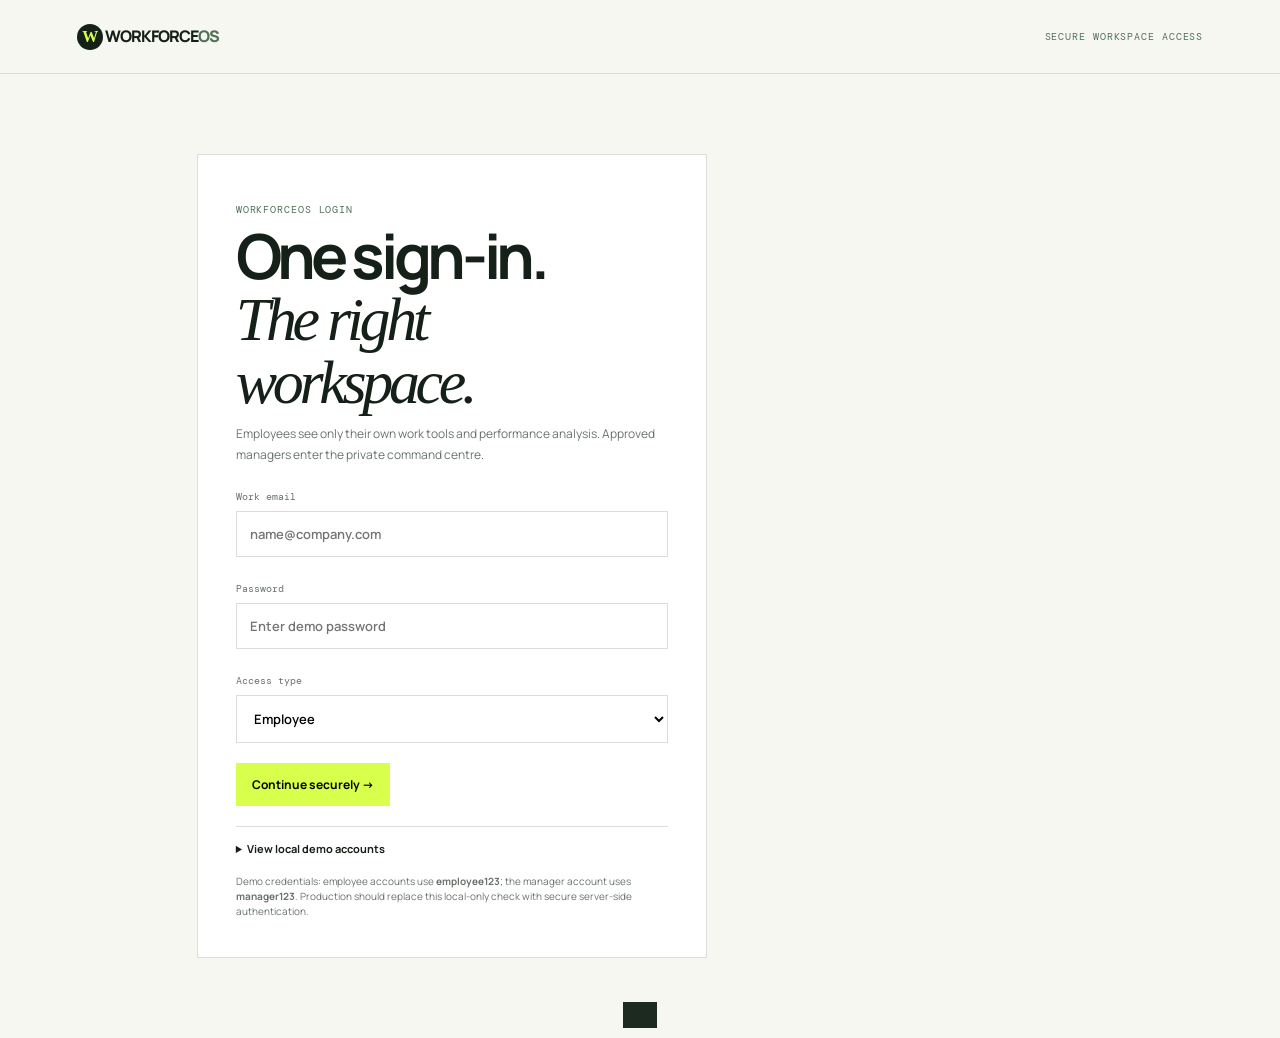
==== commit cb42eb76: "Configure AURA Workforce Allocation project for Vercel deployment with serverless FastAPI API" ====
--- a/index.html
+++ b/index.html
@@ -8,41 +8,229 @@
     <link rel="preconnect" href="https://fonts.gstatic.com" crossorigin />
     <link href="https://fonts.googleapis.com/css2?family=DM+Mono:wght@400;500&family=Manrope:wght@400;500;600;700;800&display=swap" rel="stylesheet" />
     <link rel="stylesheet" href="styles.css" />
-    <style>.roster-wrap{max-width:1200px;margin:0 auto;padding:0 5vw 28px}.roster{border:1px solid var(--line);background:var(--panel)}.roster summary{list-style:none;display:flex;align-items:center;justify-content:space-between;gap:18px;padding:17px 20px;cursor:pointer}.roster summary::-webkit-details-marker{display:none}.roster-summary-left{display:flex;align-items:center;gap:11px}.roster-summary-left b{font-size:13px}.roster-summary-left span{font:10px 'DM Mono';color:var(--muted)}.roster-toggle{font:700 11px Manrope;color:var(--green)}.roster[open] .roster-toggle{color:var(--ink)}.roster-body{border-top:1px solid var(--line);padding:18px 20px 21px}.roster-intro{display:flex;justify-content:space-between;gap:20px;margin:0 0 15px;font-size:11px;color:var(--muted)}.roster-intro strong{color:var(--ink)}.employee-roster{display:grid;grid-template-columns:repeat(4,1fr);gap:8px}.employee-card{display:flex;align-items:center;gap:8px;padding:10px;background:#f4f6f1;border:1px solid transparent}.employee-card:hover{border-color:var(--green);background:#fff}.employee-avatar{display:grid;place-items:center;flex:0 0 27px;width:27px;height:27px;border-radius:50%;background:var(--deep);color:var(--lime);font:9px 'DM Mono'}.employee-card strong,.employee-card span{display:block}.employee-card strong{font-size:10px;line-height:1.25}.employee-card span{font:9px 'DM Mono';color:var(--muted);margin-top:2px}.employee-card small{display:block;white-space:nowrap;overflow:hidden;text-overflow:ellipsis;max-width:120px;font-size:9px;color:var(--green);margin-top:2px}@media(max-width:760px){.employee-roster{grid-template-columns:1fr 1fr}.roster-intro{display:block;line-height:1.7}.roster-wrap{padding-bottom:18px}.employee-card small{max-width:80px}}</style>
-    <style>.roster-tabs{display:flex;gap:6px;margin:0 0 16px}.roster-tabs button{border:1px solid var(--line);background:transparent;padding:8px 10px;cursor:pointer;color:var(--muted);font:700 10px Manrope}.roster-tabs button.active{background:var(--ink);border-color:var(--ink);color:#fff}.roster-panel[hidden]{display:none}.workforce-table-wrap{border:1px solid var(--line);overflow:auto;background:#fff}.workforce-table{min-width:760px;width:100%;border-collapse:collapse;text-align:left}.workforce-table th{font:9px 'DM Mono';letter-spacing:.08em;color:var(--muted);padding:11px;border-bottom:1px solid var(--line)}.workforce-table td{padding:11px;border-bottom:1px solid #edf0eb;font-size:10px}.workforce-table tr:last-child td{border:0}.workforce-person{display:flex;gap:7px;align-items:center}.workforce-person .employee-avatar{width:24px;height:24px;flex-basis:24px}.workforce-person strong,.workforce-person small{display:block}.workforce-person strong{font-size:10px}.workforce-person small{color:var(--muted);font:9px 'DM Mono';margin-top:2px}.rate{font:700 11px 'DM Mono'}.rate.good{color:var(--green)}.rate.low{color:var(--amber)}.workload-track{width:74px;height:4px;background:#e4e8e2}.workload-track i{display:block;height:100%;background:var(--green)}.workload-track.over i{background:var(--red)}.method-note{font-size:10px;color:var(--muted);line-height:1.6;margin:13px 0 0}.management-badge{border:1px solid var(--line);padding:5px 7px;color:var(--green);font:9px 'DM Mono';letter-spacing:.06em;white-space:nowrap}.management-alert{max-width:1200px;margin:0 auto;padding:16px 5vw;border-bottom:1px solid #ead5cb;background:#fff8f3;display:flex;align-items:center;justify-content:space-between;gap:24px}.management-alert>div{display:flex;align-items:flex-start;gap:11px}.alert-mark{display:grid;place-items:center;flex:0 0 21px;width:21px;height:21px;border-radius:50%;background:var(--amber);color:#fff;font-weight:800}.management-alert b{font-size:11px}.management-alert p{margin:4px 0 0;color:var(--muted);font-size:11px;line-height:1.45}.management-alert a{white-space:nowrap;color:var(--ink);font:700 11px Manrope}@media(max-width:760px){.management-badge{display:none}.management-alert{align-items:flex-start;flex-direction:column;gap:9px}.management-alert a{margin-left:32px}}</style>
+    <style>
+      /* ── Roster component ──────────────────────────────────────── */
+      .roster-wrap{max-width:1200px;margin:0 auto;padding:0 5vw 28px}
+      .roster{border:1px solid var(--line);background:var(--panel)}
+      .roster summary{list-style:none;display:flex;align-items:center;justify-content:space-between;gap:18px;padding:17px 20px;cursor:pointer}
+      .roster summary::-webkit-details-marker{display:none}
+      .roster-summary-left{display:flex;align-items:center;gap:11px}
+      .roster-summary-left b{font-size:13px}
+      .roster-summary-left span{font:10px 'DM Mono';color:var(--muted)}
+      .roster-toggle{font:700 11px Manrope;color:var(--green)}
+      .roster[open] .roster-toggle{color:var(--ink)}
+      .roster-body{border-top:1px solid var(--line);padding:18px 20px 21px}
+      .roster-intro{display:flex;justify-content:space-between;gap:20px;margin:0 0 15px;font-size:11px;color:var(--muted)}
+      .roster-intro strong{color:var(--ink)}
+      .employee-roster{display:grid;grid-template-columns:repeat(4,1fr);gap:8px}
+      .employee-card{display:flex;align-items:center;gap:8px;padding:10px;background:#f4f6f1;border:1px solid transparent}
+      .employee-card:hover{border-color:var(--green);background:#fff}
+      .employee-avatar{display:grid;place-items:center;flex:0 0 27px;width:27px;height:27px;border-radius:50%;background:var(--deep);color:var(--lime);font:9px 'DM Mono'}
+      .employee-card strong,.employee-card span{display:block}
+      .employee-card strong{font-size:10px;line-height:1.25}
+      .employee-card span{font:9px 'DM Mono';color:var(--muted);margin-top:2px}
+      .employee-card small{display:block;white-space:nowrap;overflow:hidden;text-overflow:ellipsis;max-width:120px;font-size:9px;color:var(--green);margin-top:2px}
+      @media(max-width:760px){
+        .employee-roster{grid-template-columns:1fr 1fr}
+        .roster-intro{display:block;line-height:1.7}
+        .roster-wrap{padding-bottom:18px}
+        .employee-card small{max-width:80px}
+      }
+
+      /* ── Roster analytics tab ──────────────────────────────────── */
+      .roster-tabs{display:flex;gap:6px;margin:0 0 16px}
+      .roster-tabs button{border:1px solid var(--line);background:transparent;padding:8px 10px;cursor:pointer;color:var(--muted);font:700 10px Manrope}
+      .roster-tabs button.active{background:var(--ink);border-color:var(--ink);color:#fff}
+      .roster-panel[hidden]{display:none}
+      .workforce-table-wrap{border:1px solid var(--line);overflow:auto;background:#fff}
+      .workforce-table{min-width:760px;width:100%;border-collapse:collapse;text-align:left}
+      .workforce-table th{font:9px 'DM Mono';letter-spacing:.08em;color:var(--muted);padding:11px;border-bottom:1px solid var(--line)}
+      .workforce-table td{padding:11px;border-bottom:1px solid #edf0eb;font-size:10px}
+      .workforce-table tr:last-child td{border:0}
+      .workforce-person{display:flex;gap:7px;align-items:center}
+      .workforce-person .employee-avatar{width:24px;height:24px;flex-basis:24px}
+      .workforce-person strong,.workforce-person small{display:block}
+      .workforce-person strong{font-size:10px}
+      .workforce-person small{color:var(--muted);font:9px 'DM Mono';margin-top:2px}
+      .rate{font:700 11px 'DM Mono'}
+      .rate.good{color:var(--green)}
+      .rate.low{color:var(--amber)}
+      .workload-track{width:74px;height:4px;background:#e4e8e2}
+      .workload-track i{display:block;height:100%;background:var(--green)}
+      .workload-track.over i{background:var(--red)}
+      .method-note{font-size:10px;color:var(--muted);line-height:1.6;margin:13px 0 0}
+
+      /* ── Management topbar extras ──────────────────────────────── */
+      .management-badge{border:1px solid var(--line);padding:5px 7px;color:var(--green);font:9px 'DM Mono';letter-spacing:.06em;white-space:nowrap}
+      .management-alert{max-width:1200px;margin:0 auto;padding:16px 5vw;border-bottom:1px solid #ead5cb;background:#fff8f3;display:flex;align-items:center;justify-content:space-between;gap:24px}
+      .management-alert>div{display:flex;align-items:flex-start;gap:11px}
+      .alert-mark{display:grid;place-items:center;flex:0 0 21px;width:21px;height:21px;border-radius:50%;background:var(--amber);color:#fff;font-weight:800}
+      .management-alert b{font-size:11px}
+      .management-alert p{margin:4px 0 0;color:var(--muted);font-size:11px;line-height:1.45}
+      .management-alert a{white-space:nowrap;color:var(--ink);font:700 11px Manrope}
+
+      /* ── Signout / demo-reset button ───────────────────────────── */
+      .signout-btn{border:1px solid var(--line);background:transparent;cursor:pointer;color:var(--muted);font:700 10px Manrope;padding:6px 10px;white-space:nowrap}
+      .signout-btn:hover{color:var(--ink);border-color:var(--ink)}
+      .reset-btn{border:0;background:transparent;cursor:pointer;color:var(--muted);font:9px 'DM Mono';padding:4px 8px;letter-spacing:.06em}
+      .reset-btn:hover{color:var(--green)}
+
+      /* ── API status dot ────────────────────────────────────────── */
+      #apiStatusDot{display:inline-block;width:7px;height:7px;border-radius:50%;background:#72a970;margin-right:5px;transition:background .3s}
+      #apiStatusDot.offline{background:var(--amber)}
+      .embedded-analysis{max-width:1200px;margin:0 auto;padding-left:5vw;padding-right:5vw}
+      .embedded-analysis iframe{display:block;width:100%;height:680px;border:1px solid var(--line);background:var(--paper)}
+      .pale-section{background:var(--pale);max-width:none;padding-left:max(5vw,calc((100vw - 1200px)/2 + 5vw));padding-right:max(5vw,calc((100vw - 1200px)/2 + 5vw))}
+
+      @media(max-width:760px){
+        .management-badge{display:none}
+        .management-alert{align-items:flex-start;flex-direction:column;gap:9px}
+        .management-alert a{margin-left:32px}
+        .signout-btn{display:none}
+        .embedded-analysis iframe{height:1120px}
+      }
+    </style>
   </head>
   <body>
     <div class="grain"></div>
+
     <header class="topbar">
-      <a class="brand" href="#overview" aria-label="WorkforceOS home"><span class="mark">W</span><span>WORKFORCE<i>OS</i></span></a>
-      <nav aria-label="Main navigation"><a class="active" href="#overview">Overview</a><a href="#decision">Decisions</a><a href="#tasks">Tasks</a><a href="#analyst">AI analyst</a></nav>
-      <div class="top-actions"><span class="management-badge">MANAGEMENT ACCESS</span><span class="live-dot"><b></b> LIVE</span><button class="icon-button" id="notificationsBtn" aria-label="Show notifications">⌁<span id="notificationCount">4</span></button><button class="profile" aria-label="Open profile">AM</button></div>
+      <a class="brand" href="#overview" aria-label="WorkforceOS home">
+        <span class="mark">W</span><span>WORKFORCE<i>OS</i></span>
+      </a>
+      <nav aria-label="Main navigation">
+        <a class="active" href="#overview">Overview</a>
+        <a href="#decision">Decisions</a>
+        <a href="#tasks">Tasks</a>
+        <a href="#projectAnalyzer">New Project</a>
+        <a href="#leaveImpact">Leave Impact</a>
+        <a href="#incidentSimulator">Incident Simulator</a>
+        <a href="#analyst">AI analyst</a>
+      </nav>
+      <div class="top-actions">
+        <span class="management-badge">MANAGEMENT ACCESS</span>
+        <!-- sign out restores session and returns to employee login -->
+        <button class="signout-btn" id="managerSignOut" title="Sign out of management dashboard">Sign out</button>
+        <button class="profile" id="managerSignOut2" aria-label="Sign out">AM</button>
+      </div>
     </header>
 
     <main id="overview">
+
       <section class="hero">
         <div>
           <p class="eyebrow">WORKFORCE COMMAND CENTRE / CHENNAI DELIVERY TEAM</p>
           <h1>Keep critical work<br /><em>moving forward.</em></h1>
           <p class="lede">A clear view of people, priorities, and risk—so your team can act before a small disruption becomes an SLA breach.</p>
-          <div class="hero-actions"><a class="button primary" href="#decision">Review live decision <span>→</span></a><button class="text-link" id="openScenario">Try a what-if scenario ↓</button></div>
-        </div>
-        <aside class="hero-note"><span class="note-icon">↗</span><p class="eyebrow">TODAY'S FOCUS</p><strong>2 decisions<br />need approval</strong><p>One critical task is at risk. A coverage plan is ready for review.</p><a href="#decision">See recommendation →</a></aside>
-      </section>
-
-      <section class="status-strip" aria-label="System status"><span><b></b> Allocation engine is healthy</span><span>Last evaluated <strong id="lastEvaluated">just now</strong></span><span>Policy: <strong>balanced delivery</strong></span></section>
-      <section class="management-alert" aria-label="Management attention required"><div><span class="alert-mark">!</span><div><b>Management attention required</b><p>An employee has not responded to the 30-minute break check. Their active task requires coverage review.</p></div></div><a href="#decision">Review escalation →</a></section>
+          <div class="hero-actions">
+            <a class="button primary" href="#decision">Review live decision <span>→</span></a>
+            <button class="text-link" id="openScenario">Try a what-if scenario ↓</button>
+          </div>
+        </div>
+        <aside class="hero-note">
+          <span class="note-icon">↗</span>
+          <p class="eyebrow">TODAY'S FOCUS</p>
+          <strong>2 decisions<br />need approval</strong>
+          <p>One critical task is at risk. A coverage plan is ready for review.</p>
+          <a href="#decision">See recommendation →</a>
+        </aside>
+      </section>
+
+      <section class="status-strip" aria-label="System status">
+        <span><b></b> Allocation engine is healthy</span>
+        <span>Policy: <strong>balanced delivery</strong></span>
+        <!-- Demo reset only appears when API is live -->
+        <span id="resetWrap" style="display:none">
+          <button class="reset-btn" id="resetDemoBtn">↺ Reset demo data</button>
+        </span>
+      </section>
+
+      <section class="management-alert" aria-label="Management attention required">
+        <div>
+          <span class="alert-mark">!</span>
+          <div>
+            <b>Management attention required</b>
+            <p>An employee has not responded to the 30-minute break check. Their active task requires coverage review.</p>
+          </div>
+        </div>
+        <a href="#decision">Review escalation →</a>
+      </section>
 
       <section class="metrics section-tight" aria-label="Workforce summary">
-        <article><span>Available now</span><strong>48<span>/50</span></strong><small class="positive">from workforce dataset</small></article>
-        <article><span>At-risk tasks</span><strong id="riskCount">3</strong><small class="warning">2 need a decision</small></article>
-        <article><span>Team capacity</span><strong>78<span>%</span></strong><div class="meter"><i style="width:78%"></i></div></article>
-        <article><span>Protected SLA value</span><strong>₹2.4<span>L</span></strong><small>from active plans</small></article>
-      </section>
-      <section class="roster-wrap" aria-label="Available employee directory"><details class="roster"><summary><div class="roster-summary-left"><b>Available people directory</b><span>48 employees in the current workforce feed</span></div><span class="roster-toggle">Show names &amp; IDs ↓</span></summary><div class="roster-body"><p class="roster-intro"><span>Browse the real employee records currently marked <strong>AVAILABLE</strong> in the dataset.</span><span>Names · IDs · role · location</span></p><div class="roster-tabs" role="tablist"><button class="active" data-roster-view="directory">Directory</button><button data-roster-view="analytics">Capacity &amp; performance</button></div><div class="roster-panel" id="directoryPanel"><div class="employee-roster" id="employeeRoster"></div></div><div class="roster-panel" id="analyticsPanel" hidden><div class="workforce-table-wrap"><table class="workforce-table"><thead><tr><th>Employee</th><th>Role / location</th><th>Workload</th><th>Available rate</th><th>Monthly performance</th></tr></thead><tbody id="analyticsRoster"></tbody></table></div><p class="method-note">Available rate = remaining daily capacity after current workload. Monthly performance = a transparent score using performance rating (55%) and SLA success rate (45%) from the workforce dataset.</p></div></div></details></section>
-
+        <article>
+          <span>Available now</span>
+          <strong>48<span>/50</span></strong>
+          <small class="positive">from workforce dataset</small>
+        </article>
+        <article>
+          <span>At-risk tasks</span>
+          <strong id="riskCount">3</strong>
+          <small class="warning">review decisions</small>
+        </article>
+        <article>
+          <span>Team capacity</span>
+          <strong>78<span>%</span></strong>
+          <div class="meter"><i style="width:78%"></i></div>
+        </article>
+        <article>
+          <span>Protected SLA value</span>
+          <strong>₹2.4<span>L</span></strong>
+          <small>from active plans</small>
+        </article>
+      </section>
+
+      <!-- Employee Directory -->
+      <section class="roster-wrap" aria-label="Available employee directory">
+        <details class="roster">
+          <summary>
+            <div class="roster-summary-left">
+              <b>Available people directory</b>
+              <span>50 employees in the current workforce feed</span>
+            </div>
+            <span class="roster-toggle">Show names &amp; IDs ↓</span>
+          </summary>
+          <div class="roster-body">
+            <p class="roster-intro">
+              <span>Browse employee records in the current dataset.</span>
+              <span>Names · IDs · role · location</span>
+            </p>
+            <div class="roster-tabs" role="tablist">
+              <button class="active" data-roster-view="directory">Directory</button>
+              <button data-roster-view="analytics">Capacity &amp; performance</button>
+            </div>
+            <div class="roster-panel" id="directoryPanel">
+              <div class="employee-roster" id="employeeRoster"></div>
+            </div>
+            <div class="roster-panel" id="analyticsPanel" hidden>
+              <div class="workforce-table-wrap">
+                <table class="workforce-table">
+                  <thead>
+                    <tr>
+                      <th>Employee</th>
+                      <th>Role / location</th>
+                      <th>Workload</th>
+                      <th>Available rate</th>
+                      <th>SLA performance</th>
+                    </tr>
+                  </thead>
+                  <tbody id="analyticsRoster"></tbody>
+                </table>
+              </div>
+              <p class="method-note">Available rate = remaining daily capacity after current workload. SLA performance = historical SLA success rate from the workforce dataset. When the API is live, figures come directly from the database.</p>
+            </div>
+          </div>
+        </details>
+      </section>
+
+      <!-- Live Decision -->
       <section id="decision" class="section decision-section">
-        <div class="section-heading"><div><p class="eyebrow">01 / LIVE DECISION</p><h2>Coverage plan, ready to review.</h2></div><p>Choose an event below. The workspace shows a recommended, explainable allocation—not an automatic personnel decision.</p></div>
+        <div class="section-heading">
+          <div>
+            <p class="eyebrow">LIVE DECISION</p>
+            <h2>Coverage plan, ready to review.</h2>
+          </div>
+          <p>Choose an event below. The workspace shows a recommended, explainable allocation—not an automatic personnel decision.</p>
+        </div>
         <div class="event-tabs" role="tablist" aria-label="Decision events">
           <button class="event-tab active" data-event="break" role="tab">Extended break <span>Needs review</span></button>
           <button class="event-tab" data-event="leave" role="tab">Leave request <span>Tomorrow</span></button>
@@ -51,50 +239,247 @@
         <div class="decision-grid">
           <article class="panel event-panel">
             <p class="eyebrow" id="eventEyebrow">EVENT / EXTENDED BREAK</p>
-            <h3 id="eventTitle">Arun’s break has passed 30 minutes.</h3>
+            <h3 id="eventTitle">Arun's break has passed 30 minutes.</h3>
             <p class="panel-copy" id="eventDescription">His active API task has 3.5 hours remaining. Without coverage, the delivery window is at risk.</p>
             <dl class="event-details" id="eventDetails"></dl>
-            <div class="impact-box"><span>IF WE DO NOTHING</span><strong id="inactionRisk">41% SLA breach risk</strong><p id="inactionCopy">Approx. ₹18,000 in potential delay cost.</p></div>
+            <div class="impact-box">
+              <span>IF WE DO NOTHING</span>
+              <strong id="inactionRisk">41% SLA breach risk</strong>
+              <p id="inactionCopy">Approx. ₹18,000 in potential delay cost.</p>
+            </div>
             <button class="button outline wide" id="viewTaskBtn">View affected task <span>→</span></button>
           </article>
           <article class="panel recommendation-panel" aria-live="polite">
-            <div class="recommendation-top"><div><p class="eyebrow">RECOMMENDED PLAN</p><p class="recommendation-label" id="recommendationLabel">Temporary coverage</p></div><span class="confidence" id="confidence">92% fit</span></div>
+            <div class="recommendation-top">
+              <div>
+                <p class="eyebrow">RECOMMENDED PLAN</p>
+                <p class="recommendation-label" id="recommendationLabel">Temporary coverage</p>
+              </div>
+              <span class="confidence" id="confidence">92% fit</span>
+            </div>
             <h3 id="recommendationTitle">Priya covers 35% of T-104.</h3>
             <p class="recommendation-copy" id="recommendationDescription">She matches the backend requirements, has 4.2 available hours, and keeps both employees within planned capacity.</p>
-            <div class="result-metrics"><div><span>SLA risk</span><strong id="riskChange">41% <i>→</i> 9%</strong></div><div><span>Coverage</span><strong id="coverageValue">35% of task</strong></div><div><span>Estimated impact</span><strong id="impactValue">₹18k avoided</strong></div></div>
-            <div class="factor-title"><span>Why this plan</span><small>auditable signals</small></div><div class="factors" id="factors"></div>
-            <div class="recommendation-actions"><button class="button primary" id="applyPlan">Approve coverage <span>→</span></button><button class="secondary-action" id="showAlternatives">Compare alternatives</button></div>
+            <div class="result-metrics">
+              <div><span>SLA risk</span><strong id="riskChange">41% <i>→</i> 9%</strong></div>
+              <div><span>Coverage</span><strong id="coverageValue">35% of task</strong></div>
+              <div><span>Estimated impact</span><strong id="impactValue">₹18k avoided</strong></div>
+            </div>
+            <div class="factor-title"><span>Why this plan</span><small>auditable signals</small></div>
+            <div class="factors" id="factors"></div>
+            <div class="recommendation-actions">
+              <button class="button primary" id="applyPlan">Approve coverage <span>→</span></button>
+              <button class="secondary-action" id="showAlternatives">Compare alternatives</button>
+            </div>
           </article>
         </div>
       </section>
 
+      <!-- Workforce Pulse -->
       <section id="workforce" class="pulse-section">
-        <div class="section content-width"><div class="section-heading"><div><p class="eyebrow">02 / WORKFORCE PULSE</p><h2>Know where help is needed.</h2></div><p>Human-readable status, so managers can scan the team in seconds.</p></div><div class="pulse-grid">
-          <article class="pulse-card highlight"><span class="pulse-number">05</span><h3>Ready to help</h3><p>Qualified people with enough capacity to absorb priority work.</p><button class="text-link" data-filter="available">View available people →</button></article>
-          <article class="pulse-card"><span class="pulse-number warning-text">03</span><h3>Need attention</h3><p>People nearing capacity or with a task that needs a manager check-in.</p><button class="text-link" data-filter="attention">Review workload →</button></article>
-          <article class="pulse-card"><span class="pulse-number">04</span><h3>On leave / break</h3><p>Absences that are already covered or being evaluated.</p><button class="text-link" data-filter="away">See coverage →</button></article>
-        </div></div>
-      </section>
-
+        <div class="section content-width">
+          <div class="section-heading">
+            <div>
+              <p class="eyebrow">WORKFORCE PULSE</p>
+              <h2>Know where help is needed.</h2>
+            </div>
+            <p>Human-readable status, so managers can scan the team in seconds.</p>
+          </div>
+          <div class="pulse-grid">
+            <article class="pulse-card highlight">
+              <span class="pulse-number">05</span>
+              <h3>Ready to help</h3>
+              <p>Qualified people with enough capacity to absorb priority work.</p>
+              <button class="text-link" data-filter="available">View available people →</button>
+            </article>
+            <article class="pulse-card">
+              <span class="pulse-number warning-text">03</span>
+              <h3>Need attention</h3>
+              <p>People nearing capacity or with a task that needs a manager check-in.</p>
+              <button class="text-link" data-filter="attention">Review workload →</button>
+            </article>
+            <article class="pulse-card">
+              <span class="pulse-number">04</span>
+              <h3>On leave / break</h3>
+              <p>Absences that are already covered or being evaluated.</p>
+              <button class="text-link" data-filter="away">See coverage →</button>
+            </article>
+          </div>
+        </div>
+      </section>
+
+      <!-- Task Priority Table -->
       <section id="tasks" class="section">
-        <div class="section-heading"><div><p class="eyebrow">03 / PRIORITISE</p><h2>Work that needs a decision.</h2></div><p>Focus attention on the tasks with the highest operational risk.</p></div>
-        <div class="task-toolbar"><div class="segmented" aria-label="Filter tasks"><button class="selected" data-task-filter="all">All work</button><button data-task-filter="risk">At risk</button><button data-task-filter="unassigned">Unassigned</button></div><label class="search"><span>⌕</span><input id="taskSearch" type="search" placeholder="Find a task or owner" /></label></div>
-        <div class="table-wrap"><table><thead><tr><th>Priority</th><th>Task</th><th>Owner</th><th>Deadline</th><th>Capacity</th><th>Risk</th><th></th></tr></thead><tbody id="taskBody"></tbody></table></div>
-      </section>
-
+        <div class="section-heading">
+          <div>
+            <p class="eyebrow">PRIORITISE</p>
+            <h2>Work that needs a decision.</h2>
+          </div>
+          <p>Focus attention on the tasks with the highest operational risk.</p>
+        </div>
+        <div class="task-toolbar">
+          <div class="segmented" aria-label="Filter tasks">
+            <button class="selected" data-task-filter="all">All work</button>
+            <button data-task-filter="risk">At risk</button>
+            <button data-task-filter="unassigned">Unassigned</button>
+          </div>
+          <label class="search">
+            <span>⌕</span>
+            <input id="taskSearch" type="search" placeholder="Find a task or owner" />
+          </label>
+        </div>
+        <div class="table-wrap">
+          <table>
+            <thead>
+              <tr>
+                <th>Priority</th>
+                <th>Task</th>
+                <th>Owner</th>
+                <th>Deadline</th>
+                <th>Remaining</th>
+                <th>Risk</th>
+                <th></th>
+              </tr>
+            </thead>
+            <tbody id="taskBody"></tbody>
+          </table>
+        </div>
+      </section>
+
+      <!-- What-if Simulator -->
       <section id="simulator" class="section simulator">
-        <div class="section-heading"><div><p class="eyebrow">04 / SIMULATE</p><h2>Test a change before it happens.</h2></div><p>Compare the current plan with a disruption, using the same policy rules as the live workspace.</p></div>
-        <div class="simulation-grid"><div class="simulation-controls"><label>Scenario<select id="scenarioSelect"><option value="leave">Rahul takes leave tomorrow</option><option value="incident">A critical production incident arrives</option><option value="capacity">Priya reaches full capacity</option></select></label><label>Planning window<select id="windowSelect"><option>Next 8 hours</option><option>Next 24 hours</option><option>Next 3 days</option></select></label><button class="button dark wide" id="runSimulation">Run simulation <span>→</span></button></div><div class="scenario-result" id="simulationResult"></div></div>
-      </section>
-
+        <div class="section-heading">
+          <div>
+            <p class="eyebrow">SIMULATE</p>
+            <h2>Test a change before it happens.</h2>
+          </div>
+          <p>Compare the current plan with a disruption, using the same policy rules as the live workspace.</p>
+        </div>
+        <div class="simulation-grid">
+          <div class="simulation-controls">
+            <label>
+              Scenario
+              <select id="scenarioSelect">
+                <option value="leave">An employee takes leave tomorrow</option>
+                <option value="incident">A critical production incident arrives</option>
+                <option value="capacity">Key engineer reaches full capacity</option>
+              </select>
+            </label>
+            <label>
+              Planning window
+              <select id="windowSelect">
+                <option>Next 8 hours</option>
+                <option>Next 24 hours</option>
+                <option>Next 3 days</option>
+              </select>
+            </label>
+            <button class="button dark wide" id="runSimulation">Run simulation <span>→</span></button>
+          </div>
+          <div class="scenario-result" id="simulationResult">
+            <div><span>—</span><strong>—</strong><small>Run a scenario to see results</small></div>
+          </div>
+        </div>
+      </section>
+
+      <section id="projectAnalyzer" class="section embedded-analysis">
+        <div class="section-heading"><div><p class="eyebrow">NEW PROJECT</p><h2>Test the opportunity.</h2></div><p>Assess workforce capacity, skills, SLA exposure, and commercial impact without changing production assignments.</p></div>
+        <iframe class="analyzer-frame" title="New Project Analyzer" src="analyzers.html?embedded=1#project" loading="lazy"></iframe>
+      </section>
+
+      <section id="leaveImpact" class="section embedded-analysis pale-section">
+        <div class="section-heading"><div><p class="eyebrow">LEAVE IMPACT</p><h2>Protect delivery.</h2></div><p>Simulate an employee absence and inspect affected tasks and replacement coverage before approving leave.</p></div>
+        <iframe class="analyzer-frame" title="Leave Impact Analyzer" src="analyzers.html?embedded=1#leave" loading="lazy"></iframe>
+      </section>
+
+      <section id="incidentSimulator" class="section embedded-analysis">
+        <div class="section-heading"><div><p class="eyebrow">INCIDENT SIMULATOR</p><h2>Stress-test the plan.</h2></div><p>Run the digital twin against workforce disruptions without modifying live workforce state.</p></div>
+        <iframe class="analyzer-frame" title="Incident Simulator" src="analyzers.html?embedded=1#incident" loading="lazy"></iframe>
+      </section>
+
+      <!-- Conversational Analyst -->
       <section id="analyst" class="analyst-section">
-        <div class="section analyst-grid"><div><p class="eyebrow">05 / CONVERSATIONAL ACCESS</p><h2>Ask the workforce analyst.</h2><p>The analyst turns clear questions into data checks and allocation simulations. It explains recommendations; it does not make employment decisions.</p></div><div class="ask-box"><div id="chatOutput">Try: “Who can cover the payments API task?”</div><div class="chat-row"><input id="chatInput" placeholder="Ask about your workforce..." /><button id="askBtn">Ask →</button></div><div class="chips"><button>What is at risk today?</button><button>Who can cover T-104?</button><button>Show team capacity</button></div></div></div>
-      </section>
+        <div class="section analyst-grid">
+          <div>
+            <p class="eyebrow">CONVERSATIONAL ACCESS</p>
+            <h2>Ask the workforce analyst.</h2>
+            <p>The analyst turns clear questions into data checks and allocation simulations. It explains recommendations; it does not make employment decisions.</p>
+          </div>
+          <div class="ask-box">
+            <div id="chatOutput">Try: "Who can cover the payments API task?"</div>
+            <div class="chat-row">
+              <input id="chatInput" placeholder="Ask about your workforce…" />
+              <button id="askBtn">Ask →</button>
+            </div>
+            <div class="chips">
+              <button>What is at risk today?</button>
+              <button>Who can cover T-104?</button>
+              <button>Show team capacity</button>
+            </div>
+          </div>
+        </div>
+      </section>
+
     </main>
 
-    <div class="drawer" id="notificationDrawer" aria-hidden="true"><div class="drawer-head"><strong>Notifications</strong><button class="close-drawer" aria-label="Close notifications">×</button></div><div id="notificationList"></div></div><div class="overlay" id="overlay"></div>
     <div class="toast" id="toast" role="status"></div>
-    <footer><span>WORKFORCEOS AI / prototype</span><span>Decision support with human approval.</span></footer>
+
+    <footer>
+      <span>WORKFORCEOS AI / prototype</span>
+      <span>Decision support with human approval.</span>
+    </footer>
+
     <script src="app.js"></script>
+    <script>
+      window.addEventListener('message', event => {
+        if (event.origin !== window.location.origin || !event.data?.auraFrameHeight) return;
+        document.querySelectorAll('.analyzer-frame').forEach(frame => {
+          if (frame.contentWindow === event.source) frame.style.height = `${Math.max(520, event.data.auraFrameHeight)}px`;
+        });
+      });
+    </script>
+    <script>
+      /* ── extra wiring for elements added only in this HTML ─── */
+      document.addEventListener('DOMContentLoaded', () => {
+        /* second sign-out button (avatar) */
+        const btn2 = document.getElementById('managerSignOut2');
+        if (btn2) btn2.addEventListener('click', () => {
+          sessionStorage.removeItem('workforceosUser');
+          window.location.href = 'employee.html';
+        });
+
+        /* demo reset */
+        document.getElementById('resetDemoBtn')?.addEventListener('click', async () => {
+          try {
+            await fetch('/api/demo/reset', { method: 'POST' });
+            window.location.reload();
+          } catch {
+            /* ignore — button is only shown when API is live */
+          }
+        });
+
+        /* keep the API status dot and footer mode in sync */
+        const originalLoad = window._origLoad || (() => {});
+        function updateStatus(live) {
+          const dot = document.getElementById('apiStatusDot');
+          const footer = document.getElementById('footerMode');
+          const syncEl = document.getElementById('lastSync');
+          const resetWrap = document.getElementById('resetWrap');
+          if (dot) dot.className = live ? '' : 'offline';
+          if (footer) footer.textContent = live ? '· API live' : '· demo mode';
+          if (syncEl) syncEl.textContent = new Date().toLocaleTimeString('en-IN', { hour: '2-digit', minute: '2-digit' });
+          if (resetWrap) resetWrap.style.display = live ? '' : 'none';
+        }
+
+        /* patch the load function to update status after each call */
+        const orig = window.loadDashboard;
+        if (typeof orig === 'function') {
+          window.loadDashboard = async function () {
+            await orig();
+            updateStatus(window.state?.apiLive ?? false);
+          };
+          /* trigger once on boot */
+          setTimeout(() => updateStatus(window.state?.apiLive ?? false), 1500);
+        }
+      });
+    </script>
   </body>
 </html>
